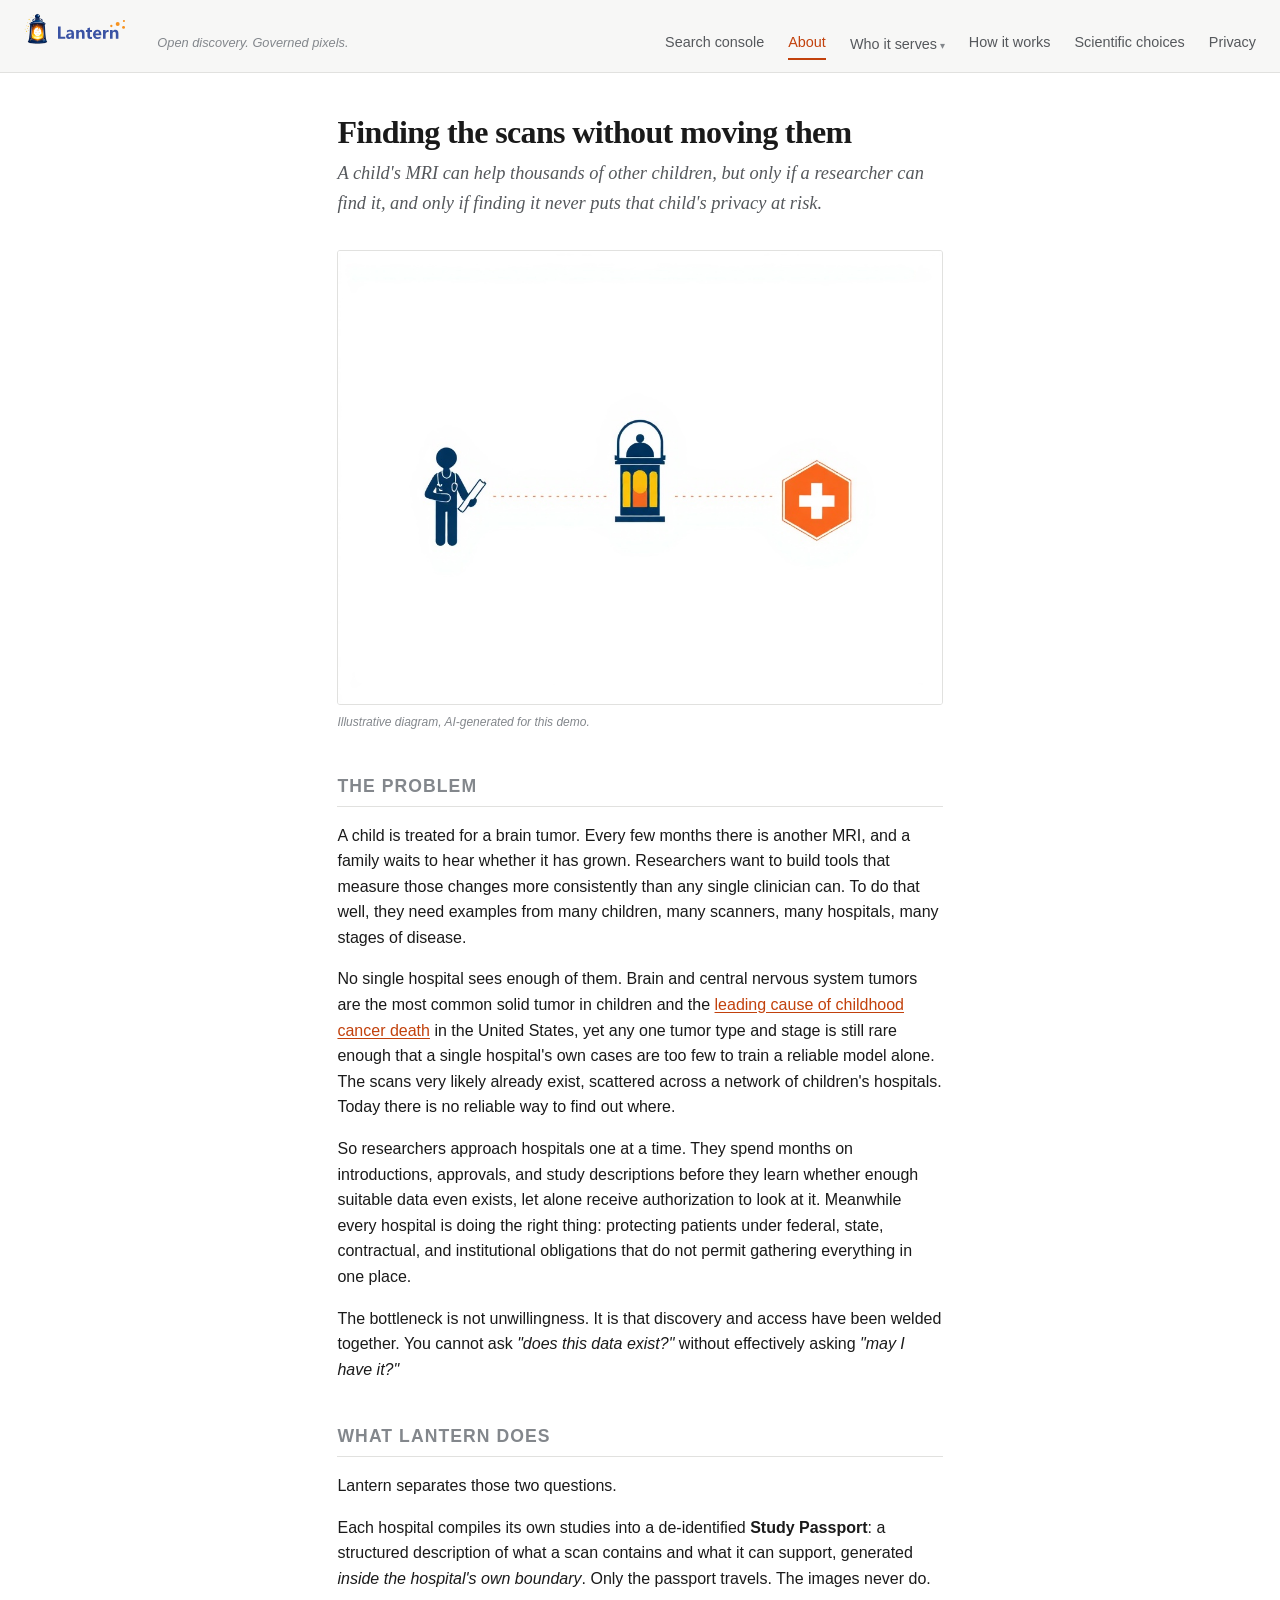
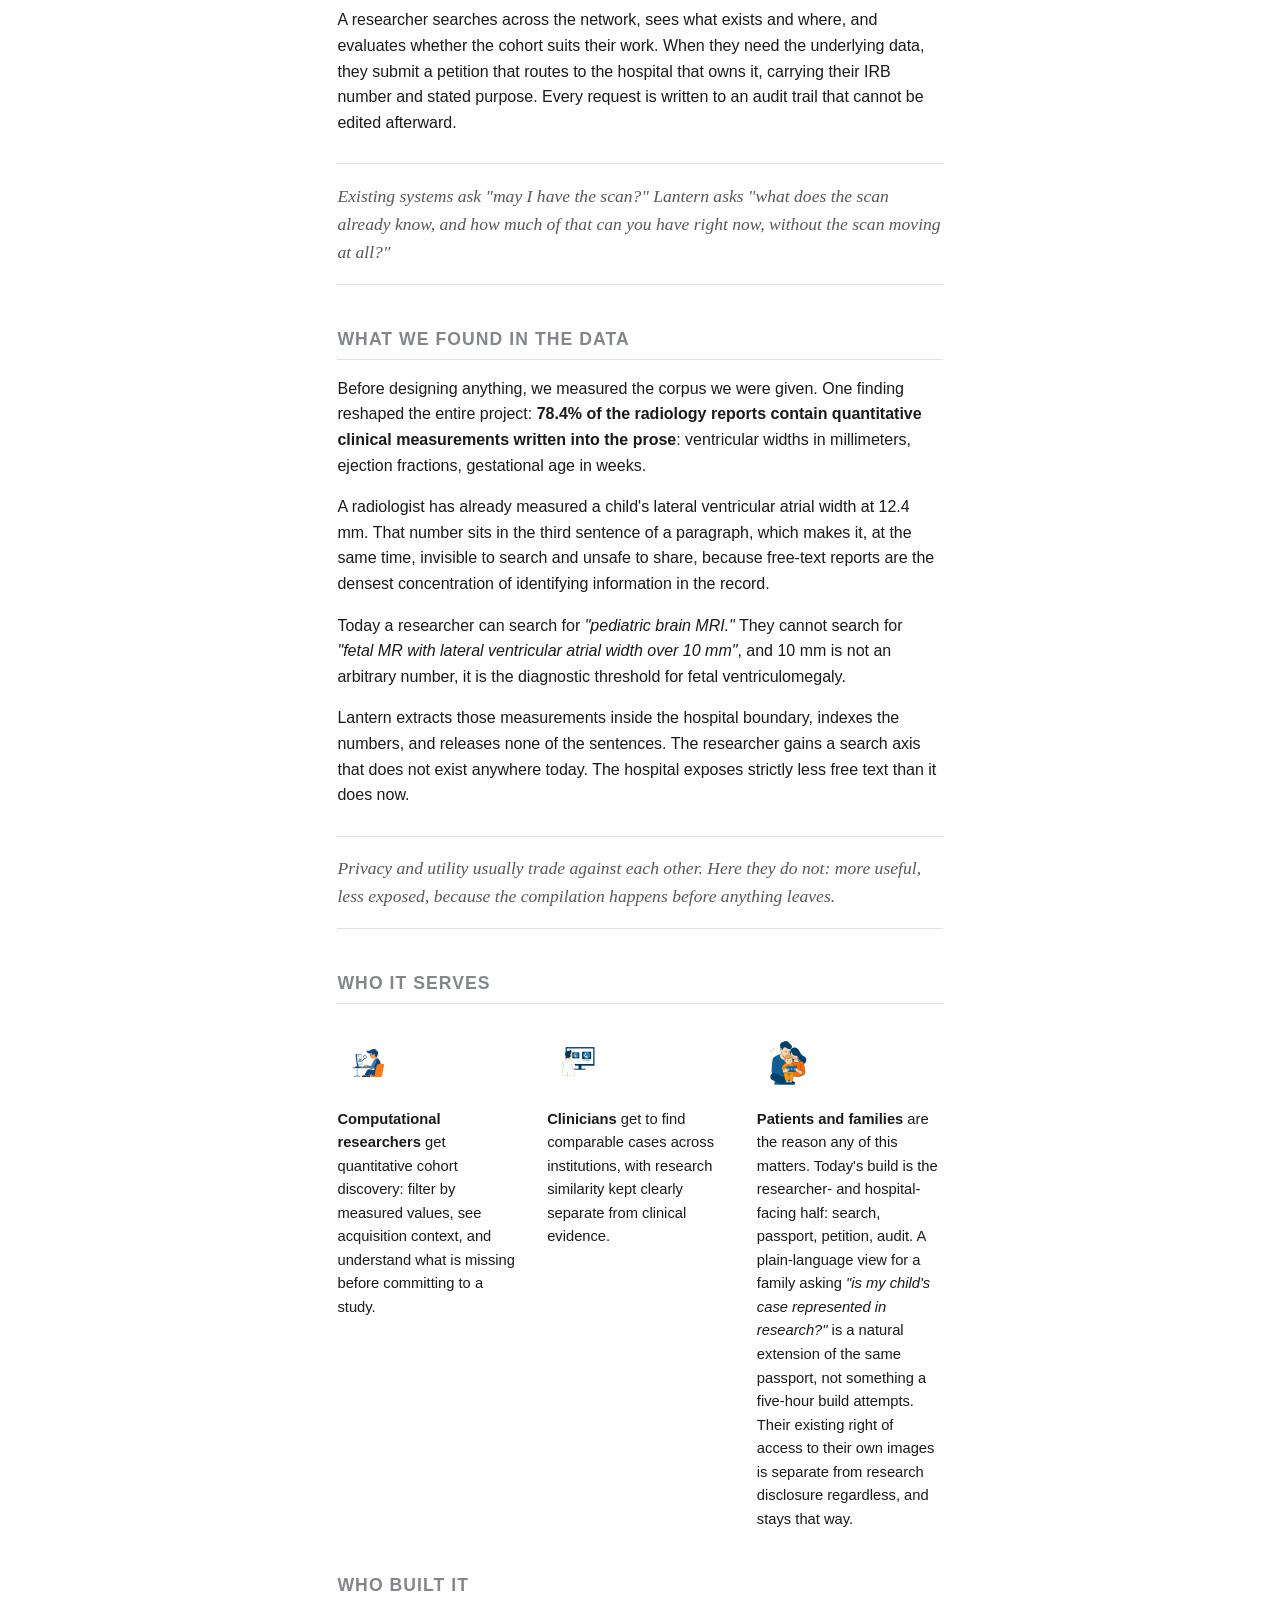
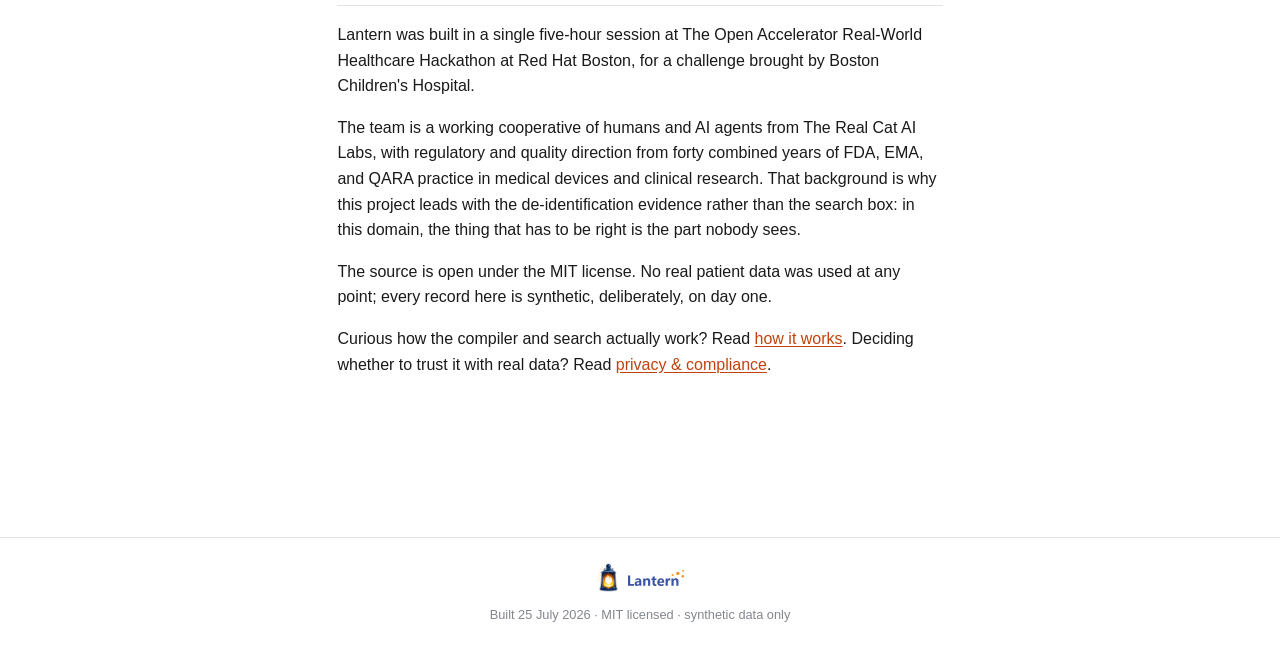
==== contrib/pooja/about.html @ 64d748d0 "Use the supplied brand marks: raster icon beside the vector wordmark Installs the provided logo asse" ====
<!doctype html>
<html lang="en">
<head>
  <meta charset="utf-8">
  <meta name="viewport" content="width=device-width, initial-scale=1">
  <title>About · Lantern</title>
  <link rel="stylesheet" href="lantern.css">
</head>
<body>

<header class="masthead">
  <a class="wordmark lockup" href="/"><img class="mark" src="assets/brand/lantern-icon.png" alt=""><img class="wordmark-svg" src="assets/brand/lantern-wordmark.svg" alt="Lantern"></a>
  <span class="tagline">Open discovery. Governed pixels.</span>
  <nav class="nav">
    <a href="/">Search console</a>
    <a href="about.html" aria-current="page">About</a>
    <span class="menu"><button type="button" aria-haspopup="true">Who it serves</button>
      <ul>
        <li><a href="for-researchers.html">For computational researchers<small>Queryable measurements, cohort discovery</small></a></li>
        <li><a href="for-physicians.html">For physicians<small>Comparable cases, routed requests</small></a></li>
        <li><a href="for-patients.html">For patients and families<small>Plain language, and your own images</small></a></li>
      </ul>
    </span>
    <a href="how-it-works.html">How it works</a>
    <a href="science.html">Scientific choices</a>
    <a href="privacy.html">Privacy</a>
  </nav>
</header>

<main>
<article class="prose">

  <h1>Finding the scans without moving them</h1>
  <p class="standfirst">A child's MRI can help thousands of other children, but only if a researcher
  can find it, and only if finding it never puts that child's privacy at risk.</p>

  <figure class="hero-image">
    <img src="assets/images/hero-lantern-refined.png" loading="lazy"
      alt="Diagram illustration: a researcher figure and a secure hospital data icon connected through a
      central lantern icon by dotted lines, representing discovery without image transfer.">
    <figcaption>Illustrative diagram, AI-generated for this demo.</figcaption>
  </figure>

  <h2>The problem</h2>

  <p>A child is treated for a brain tumor. Every few months there is another MRI, and a family waits
  to hear whether it has grown. Researchers want to build tools that measure those changes more
  consistently than any single clinician can. To do that well, they need examples from many children,
  many scanners, many hospitals, many stages of disease.</p>

  <p>No single hospital sees enough of them. Brain and central nervous system tumors are the most
  common solid tumor in children and the
  <a href="https://academic.oup.com/neuro-oncology/article/27/Supplement_1/i1/8251654" target="_blank" rel="noopener">leading cause of childhood cancer death</a>
  in the United States, yet any one tumor type and stage is still rare enough that a single hospital's
  own cases are too few to train a reliable model alone. The scans very likely already exist, scattered
  across a network of children's hospitals. Today there is no reliable way to find out where.</p>

  <p>So researchers approach hospitals one at a time. They spend months on introductions, approvals,
  and study descriptions before they learn whether enough suitable data even exists, let alone receive
  authorization to look at it. Meanwhile every hospital is doing the right thing: protecting patients
  under federal, state, contractual, and institutional obligations that do not permit gathering
  everything in one place.</p>

  <p>The bottleneck is not unwillingness. It is that discovery and access have been welded together.
  You cannot ask <em>"does this data exist?"</em> without effectively asking <em>"may I have it?"</em></p>

  <h2>What Lantern does</h2>

  <p>Lantern separates those two questions.</p>

  <p>Each hospital compiles its own studies into a de-identified <strong>Study Passport</strong>: a
  structured description of what a scan contains and what it can support, generated
  <em>inside the hospital's own boundary</em>. Only the passport travels. The images never do.</p>

  <p>A researcher searches across the network, sees what exists and where, and evaluates whether the
  cohort suits their work. When they need the underlying data, they submit a petition that routes to
  the hospital that owns it, carrying their IRB number and stated purpose. Every request is written
  to an audit trail that cannot be edited afterward.</p>

  <div class="callout">
    Existing systems ask <em>"may I have the scan?"</em> Lantern asks <em>"what does the scan already
    know, and how much of that can you have right now, without the scan moving at all?"</em>
  </div>

  <h2>What we found in the data</h2>

  <p>Before designing anything, we measured the corpus we were given. One finding reshaped the entire
  project: <strong>78.4% of the radiology reports contain quantitative clinical measurements written
  into the prose</strong>: ventricular widths in millimeters, ejection fractions, gestational age in
  weeks.</p>

  <p>A radiologist has already measured a child's lateral ventricular atrial width at 12.4 mm. That
  number sits in the third sentence of a paragraph, which makes it, at the same time, invisible to
  search and unsafe to share, because free-text reports are the densest concentration of identifying
  information in the record.</p>

  <p>Today a researcher can search for <em>"pediatric brain MRI."</em> They cannot search for
  <em>"fetal MR with lateral ventricular atrial width over 10 mm"</em>, and 10 mm is not an
  arbitrary number, it is the diagnostic threshold for fetal ventriculomegaly.</p>

  <p>Lantern extracts those measurements inside the hospital boundary, indexes the numbers, and
  releases none of the sentences. The researcher gains a search axis that does not exist anywhere
  today. The hospital exposes strictly less free text than it does now.</p>

  <div class="callout">
    Privacy and utility usually trade against each other. Here they do not: more useful, less exposed,
    because the compilation happens before anything leaves.
  </div>

  <h2>Who it serves</h2>

  <div class="who-grid">
    <div class="who-card">
      <img src="assets/images/icon-researchers.png" alt="" loading="lazy">
      <p><strong>Computational researchers</strong> get quantitative cohort discovery: filter by measured
      values, see acquisition context, and understand what is missing before committing to a study.</p>
    </div>
    <div class="who-card">
      <img src="assets/images/icon-clinicians.png" alt="" loading="lazy">
      <p><strong>Clinicians</strong> get to find comparable cases across institutions, with research
      similarity kept clearly separate from clinical evidence.</p>
    </div>
    <div class="who-card">
      <img src="assets/images/icon-families.png" alt="" loading="lazy">
      <p><strong>Patients and families</strong> are the reason any of this matters. Today's build is the
      researcher- and hospital-facing half: search, passport, petition, audit. A plain-language view for a
      family asking <em>"is my child's case represented in research?"</em> is a natural extension of the
      same passport, not something a five-hour build attempts. Their existing right of access to their own
      images is separate from research disclosure regardless, and stays that way.</p>
    </div>
  </div>

  <h2>Who built it</h2>

  <p>Lantern was built in a single five-hour session at The Open Accelerator Real-World Healthcare
  Hackathon at Red Hat Boston, for a challenge brought by Boston Children's Hospital.</p>

  <p>The team is a working cooperative of humans and AI agents from The Real Cat AI Labs, with
  regulatory and quality direction from forty combined years of FDA, EMA, and QARA practice in
  medical devices and clinical research. That background is why this project leads with the
  de-identification evidence rather than the search box: in this domain, the thing that has to be
  right is the part nobody sees.</p>

  <p>The source is open under the MIT license. No real patient data was used at any point; every
  record here is synthetic, deliberately, on day one.</p>

  <p>Curious how the compiler and search actually work? Read <a href="how-it-works.html">how it
  works</a>. Deciding whether to trust it with real data? Read
  <a href="privacy.html">privacy &amp; compliance</a>.</p>

</article>
</main>

<footer>
  <div class="footer-inner">
    <a class="lockup" href="/"><img class="mark" src="assets/brand/lantern-icon.png" alt=""><img class="wordmark-svg" src="assets/brand/lantern-wordmark.svg" alt="Lantern"></a>
    <div>Built 25 July 2026 · MIT licensed · synthetic data only</div>
  </div>
</footer>

</body>
</html>
---- contrib/pooja/lantern.css ----
/* ============================================================================
   lantern.css — the shared stylesheet for the whole product.
   OWNER: Pooja. This file is yours. Change anything in it.

   Why this file matters: every page in Lantern imports this stylesheet — the
   content pages AND the researcher search console. So when you restyle here,
   the whole product changes. You are not decorating a corner; you are setting
   the visual language everyone else builds inside.

   Design direction (a starting point, not a cage):
   This is an instrument for clinical researchers and hospital privacy officers.
   It should feel like something a regulator would trust: dense, legible, calm,
   precise. Data density reads as SERIOUS to this audience. Deliberately NOT
   the default AI-startup look — no gradient hero, no big rounded cards floating
   on pastel, no centered emoji, and no colour-block callout boxes with a side
   bar — the product's own accent, used sparingly, does that work instead.

   Palette: white page, grey ink and rules, one warm orange accent used the way
   a single highlighter mark is used on a printed page — for the wordmark, the
   one active nav link, and the one button that matters. Everything else stays
   grey-on-white so the accent still means something when it appears.

   Think: a well-typeset scientific instrument panel.
   ============================================================================ */

:root {
  /* --- color: white page, restrained grey, one accent used sparingly ------- */
  --ink:            #1a1a1a;   /* primary text */
  --ink-soft:       #55585c;   /* secondary text */
  --ink-faint:      #83878c;   /* captions, metadata */
  --paper:          #ffffff;   /* page background — white, as requested */
  --surface:        #f7f7f6;   /* masthead, footer, cards — one step off white */
  --rule:           #e1e1df;   /* hairlines, table borders */

  --accent:         #c2410c;   /* burnt orange — the one accent color. Use sparingly */
  --accent-dark:    #9a3412;   /* hover/active state for the accent */
  --accent-soft:    #fdf1e7;   /* faint orange tint — row hover, never a full box */
  --signal:         #5bb545;   /* leaf green — success/permitted states */
  --caution:        #a8620c;   /* amber — human review required */
  --stop:           #96271d;   /* red — blocked/suppressed */

  /* --- type: one serif for prose, one mono for data ----------------------- */
  --font-prose: "Iowan Old Style", "Palatino Linotype", Palatino, Georgia, serif;
  --font-ui:    ui-sans-serif, -apple-system, "Segoe UI", Roboto, sans-serif;
  --font-data:  ui-monospace, "SF Mono", "Cascadia Mono", Consolas, monospace;

  --measure: 68ch;             /* readable line length — don't exceed for prose */
  --gap: 1.25rem;
  --radius: 3px;               /* nearly square. Sharp reads precise. */
}

@media (prefers-color-scheme: dark) {
  :root {
    --ink: #e8e8e4; --ink-soft: #b3b7bd; --ink-faint: #868c94;
    --paper: #14161a; --surface: #1c1f24; --rule: #2e333a;
    --accent: #ef8642; --accent-dark: #f7a86b; --accent-soft: #2e2016;
  }
}

* { box-sizing: border-box; }

body {
  margin: 0;
  background: var(--paper);
  color: var(--ink);
  font-family: var(--font-ui);
  font-size: 16px;
  line-height: 1.6;
  -webkit-font-smoothing: antialiased;
}

/* --- masthead + nav ------------------------------------------------------- */
.masthead {
  border-bottom: 1px solid var(--rule);
  background: var(--surface);
  padding: 0.75rem 1.5rem;
  display: flex;
  align-items: baseline;
  gap: 2rem;
  flex-wrap: wrap;
}
.masthead .wordmark {
  display: flex;
  align-items: center;
  gap: 0.5rem;
  font-family: var(--font-prose);
  font-size: 1.35rem;
  font-weight: 600;
  letter-spacing: -0.01em;
  color: var(--ink);
  text-decoration: none;
}
.logo-mark { color: var(--accent); flex-shrink: 0; }
.masthead .tagline {
  font-size: 0.8rem;
  color: var(--ink-faint);
  font-style: italic;
}
.nav { display: flex; gap: 1.5rem; margin-left: auto; }
.nav a {
  color: var(--ink-soft);
  text-decoration: none;
  font-size: 0.9rem;
  padding-bottom: 2px;
  border-bottom: 2px solid transparent;
}
.nav a:hover { color: var(--ink); border-bottom-color: var(--rule); }
.nav a[aria-current="page"] { color: var(--accent); border-bottom-color: var(--accent); }

/* --- focus: visible everywhere, never suppressed. a regulator's browser is
   often a keyboard, not a mouse. --------------------------------------------- */
a:focus-visible, button:focus-visible, input:focus-visible,
select:focus-visible, textarea:focus-visible {
  outline: 2px solid var(--accent);
  outline-offset: 2px;
}

/* --- page shell ----------------------------------------------------------- */
main { padding: 2.5rem 1.5rem 5rem; }
.prose { max-width: var(--measure); margin: 0 auto; }
.prose h1 {
  font-family: var(--font-prose);
  font-size: 2rem;
  line-height: 1.2;
  letter-spacing: -0.02em;
  margin: 0 0 0.5rem;
}
.prose .standfirst {
  font-family: var(--font-prose);
  font-size: 1.15rem;
  color: var(--ink-soft);
  font-style: italic;
  margin: 0 0 2rem;
}
.prose h2 {
  font-size: 1.1rem;
  text-transform: uppercase;
  letter-spacing: 0.06em;
  color: var(--ink-faint);
  border-bottom: 1px solid var(--rule);
  padding-bottom: 0.35rem;
  margin: 2.5rem 0 1rem;
}
.prose p { margin: 0 0 1rem; }
.prose a { color: var(--accent); text-underline-offset: 2px; }

/* --- hero photograph: one real-feeling image, honestly labeled ------------- */
.hero-image { margin: 0 0 2.5rem; }
.hero-image img {
  width: 100%;
  height: auto;
  display: block;
  border-radius: var(--radius);
  border: 1px solid var(--rule);
}
.hero-image figcaption {
  margin-top: 0.5rem;
  font-size: 0.75rem;
  color: var(--ink-faint);
  font-style: italic;
}

/* --- "who it serves" icon grid: three small vector illustrations, real
   HTML text beside each, never baked into the image ------------------------ */
.who-grid {
  display: grid;
  grid-template-columns: repeat(3, 1fr);
  gap: 1.5rem;
  margin: 1.5rem 0 2rem;
}
.who-card img {
  width: 64px;
  height: 64px;
  object-fit: contain;
  margin-bottom: 0.5rem;
}
.who-card p { margin: 0; font-size: 0.92rem; }

/* --- audience picker: pull-down + the short list it swaps in ---------------- */
.audience-picker {
  display: flex;
  align-items: center;
  gap: 0.75rem;
  flex-wrap: wrap;
  margin: 1rem 0 1.5rem;
}
.audience-picker label { margin: 0; font-size: 0.9rem; color: var(--ink-soft); }
.audience-picker select { min-width: 15rem; }

.privacy-points {
  margin: 0 0 2rem;
  padding-left: 1.1rem;
}
.privacy-points li {
  margin-bottom: 0.6rem;
  padding-left: 0.3rem;
}
.privacy-points li::marker { color: var(--accent); }

/* --- process-flow strip: hospital -> passport -> Lantern -> researcher/family */
.flow-row {
  display: flex;
  align-items: center;
  flex-wrap: wrap;
  justify-content: center;
  gap: 0.25rem;
  margin: 1.5rem 0 2.5rem;
  padding: 1.5rem 1rem;
  background: var(--surface);
  border: 1px solid var(--rule);
  border-radius: var(--radius);
}
.flow-node {
  display: flex;
  flex-direction: column;
  align-items: center;
  width: 6.5rem;
  text-align: center;
}
.flow-node img {
  width: 48px;
  height: 48px;
  object-fit: contain;
  margin-bottom: 0.4rem;
}
.flow-node span {
  font-size: 0.72rem;
  color: var(--ink-soft);
  line-height: 1.25;
}
.flow-node--center img { width: 56px; height: 56px; }
.flow-node--center span { color: var(--ink); font-weight: 600; }
.flow-node:not(:last-child)::after {
  content: "→";
  color: var(--accent);
  font-size: 1.1rem;
  margin: 0 0.5rem 1.4rem;
}
@media (max-width: 640px) {
  .flow-node:not(:last-child)::after { content: "↓"; margin: 0.2rem 0; }
  .flow-row { flex-direction: column; }
}

/* a pulled-out claim. Use for the one sentence per page that matters most.
   Typographic, not a colour box — a rule above and below, like a pull-quote
   in a printed journal, not a sidebar. */
.callout {
  border-top: 1px solid var(--rule);
  border-bottom: 1px solid var(--rule);
  padding: 1.1rem 0;
  margin: 1.75rem 0;
  font-family: var(--font-prose);
  font-size: 1.1rem;
  font-style: italic;
  color: var(--ink-soft);
}

/* --- data surfaces: shared with the search console ------------------------ */
.table-scroll { overflow-x: auto; margin: 1rem 0; }
.data-table {
  width: 100%;
  border-collapse: collapse;
  font-family: var(--font-data);
  font-size: 0.85rem;
}
.data-table th {
  text-align: left;
  font-weight: 600;
  color: var(--ink-faint);
  text-transform: uppercase;
  font-size: 0.72rem;
  letter-spacing: 0.05em;
  border-bottom: 1px solid var(--rule);
  padding: 0.5rem 0.75rem;
}
.data-table td { padding: 0.5rem 0.75rem; border-bottom: 1px solid var(--rule); }
.data-table tr:hover td { background: var(--accent-soft); }

.tag {
  display: inline-block;
  font-family: var(--font-data);
  font-size: 0.72rem;
  padding: 0.1rem 0.45rem;
  border: 1px solid var(--rule);
  border-radius: var(--radius);
  color: var(--ink-soft);
}
.tag--permitted { border-color: var(--signal); color: var(--signal); }
.tag--review    { border-color: var(--caution); color: var(--caution); }
.tag--blocked   { border-color: var(--stop);    color: var(--stop); }

/* --- form controls: the console's filter rail and petition form both need
   these, and neither should invent its own look. One instrument, one hand. -- */
input, select, textarea {
  font-family: var(--font-ui);
  font-size: 0.9rem;
  color: var(--ink);
  background: var(--surface);
  border: 1px solid var(--rule);
  border-radius: var(--radius);
  padding: 0.45rem 0.6rem;
  line-height: 1.4;
}
input::placeholder, textarea::placeholder { color: var(--ink-faint); }
label {
  display: block;
  font-size: 0.78rem;
  color: var(--ink-soft);
  margin-bottom: 0.3rem;
}

button, .btn {
  font-family: var(--font-ui);
  font-size: 0.88rem;
  font-weight: 600;
  border-radius: var(--radius);
  border: 1px solid var(--rule);
  background: var(--surface);
  color: var(--ink);
  padding: 0.5rem 1rem;
  cursor: pointer;
}
button:hover, .btn:hover { border-color: var(--ink-soft); }

/* the one button per screen that matters — search, submit a petition */
button.primary, .btn--primary {
  background: var(--accent);
  border-color: var(--accent);
  color: var(--paper);
}
button.primary:hover, .btn--primary:hover { background: var(--accent-dark); border-color: var(--accent-dark); }

footer {
  border-top: 1px solid var(--rule);
  margin-top: 4rem;
  padding: 1.5rem;
  color: var(--ink-faint);
  font-size: 0.8rem;
  text-align: center;
}

/* --- responsive ----------------------------------------------------------- */
@media (max-width: 640px) {
  .masthead { flex-direction: column; gap: 0.5rem; }
  .nav { margin-left: 0; flex-wrap: wrap; gap: 1rem; }
  main { padding: 1.5rem 1rem 3rem; }
  .prose h1 { font-size: 1.6rem; }
  .who-grid { grid-template-columns: 1fr; gap: 1.25rem; }
}

/* --- nav dropdown: the audience pages live under one menu so the masthead
   stays calm. Hover on pointer devices, click-to-open via :focus-within for
   keyboards, because a regulator's browser is often a keyboard. ------------- */
.nav .menu { position: relative; }
.nav .menu > button {
  font: inherit;
  font-size: 0.9rem;
  color: var(--ink-soft);
  background: none;
  border: 0;
  border-bottom: 2px solid transparent;
  padding: 0 0 2px;
  cursor: pointer;
}
.nav .menu > button::after { content: " ▾"; font-size: 0.7em; color: var(--ink-faint); }
.nav .menu:hover > button, .nav .menu:focus-within > button { color: var(--ink); }
.nav .menu[data-active] > button { color: var(--accent); border-bottom-color: var(--accent); }

.nav .menu ul {
  position: absolute;
  top: calc(100% + 0.6rem);
  left: 50%;
  transform: translateX(-50%);
  min-width: 15rem;
  margin: 0;
  padding: 0.35rem 0;
  list-style: none;
  background: var(--surface);
  border: 1px solid var(--rule);
  border-radius: var(--radius);
  box-shadow: 0 6px 20px rgb(0 0 0 / 0.10);
  opacity: 0;
  visibility: hidden;
  z-index: 40;
}
.nav .menu:hover ul, .nav .menu:focus-within ul { opacity: 1; visibility: visible; }
.nav .menu li a {
  display: block;
  padding: 0.45rem 0.9rem;
  border: 0;
  font-size: 0.88rem;
  color: var(--ink);
  white-space: nowrap;
}
.nav .menu li a small { display: block; color: var(--ink-faint); font-size: 0.75rem; }
.nav .menu li a:hover { background: var(--accent-soft); color: var(--accent); }

/* --- figures: diagrams are content, not decoration -------------------------- */
figure.diagram { margin: 2rem 0; }
figure.diagram img, figure.diagram svg { width: 100%; height: auto; display: block; }
figure.diagram figcaption {
  margin-top: 0.6rem;
  font-size: 0.82rem;
  color: var(--ink-faint);
  border-left: 2px solid var(--rule);
  padding-left: 0.7rem;
}

@media (max-width: 640px) {
  .nav .menu ul { position: static; transform: none; opacity: 1; visibility: visible;
                  box-shadow: none; border: 0; padding-left: 0.8rem; min-width: 0; }
}

/* --- brand lockup: raster icon left, vector wordmark right. One definition,
   used in the masthead and the footer, so the mark can never drift between
   surfaces. Sized in em so it scales with whatever context holds it. ------- */
.lockup {
  display: inline-flex;
  align-items: center;
  gap: 0.55em;
  text-decoration: none;
  color: inherit;
}
.lockup img.mark {
  height: 1.9em;
  width: auto;
  display: block;
  flex: none;
}
.lockup img.wordmark-svg {
  height: 1.05em;
  width: auto;
  display: block;
}
.masthead .lockup { font-size: 1.15rem; }
footer .lockup { font-size: 0.95rem; margin-bottom: 0.55rem; }
footer .lockup img.mark { height: 2.1em; }

/* footer becomes a small brand block rather than a line of text */
footer .footer-inner {
  display: flex;
  flex-direction: column;
  align-items: center;
  gap: 0.1rem;
}
@media (max-width: 640px) { .masthead .lockup { font-size: 1rem; } }
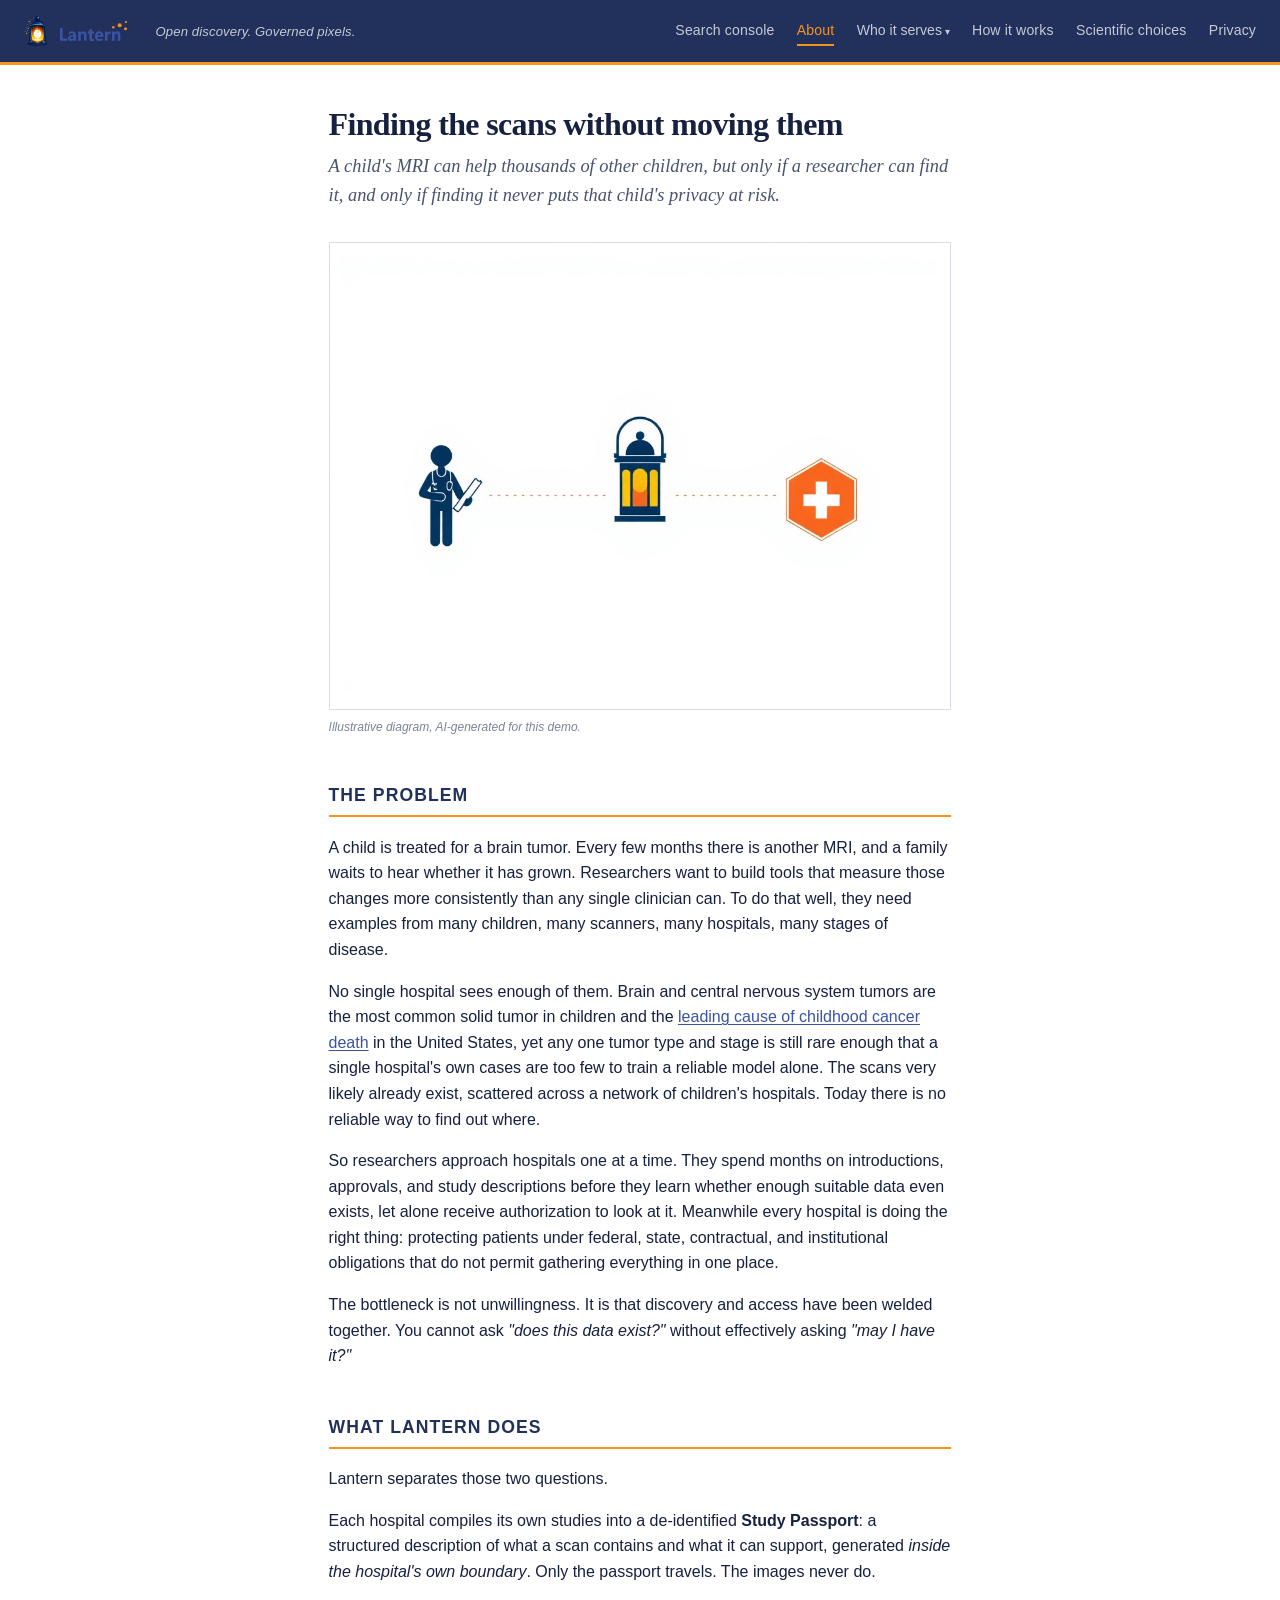
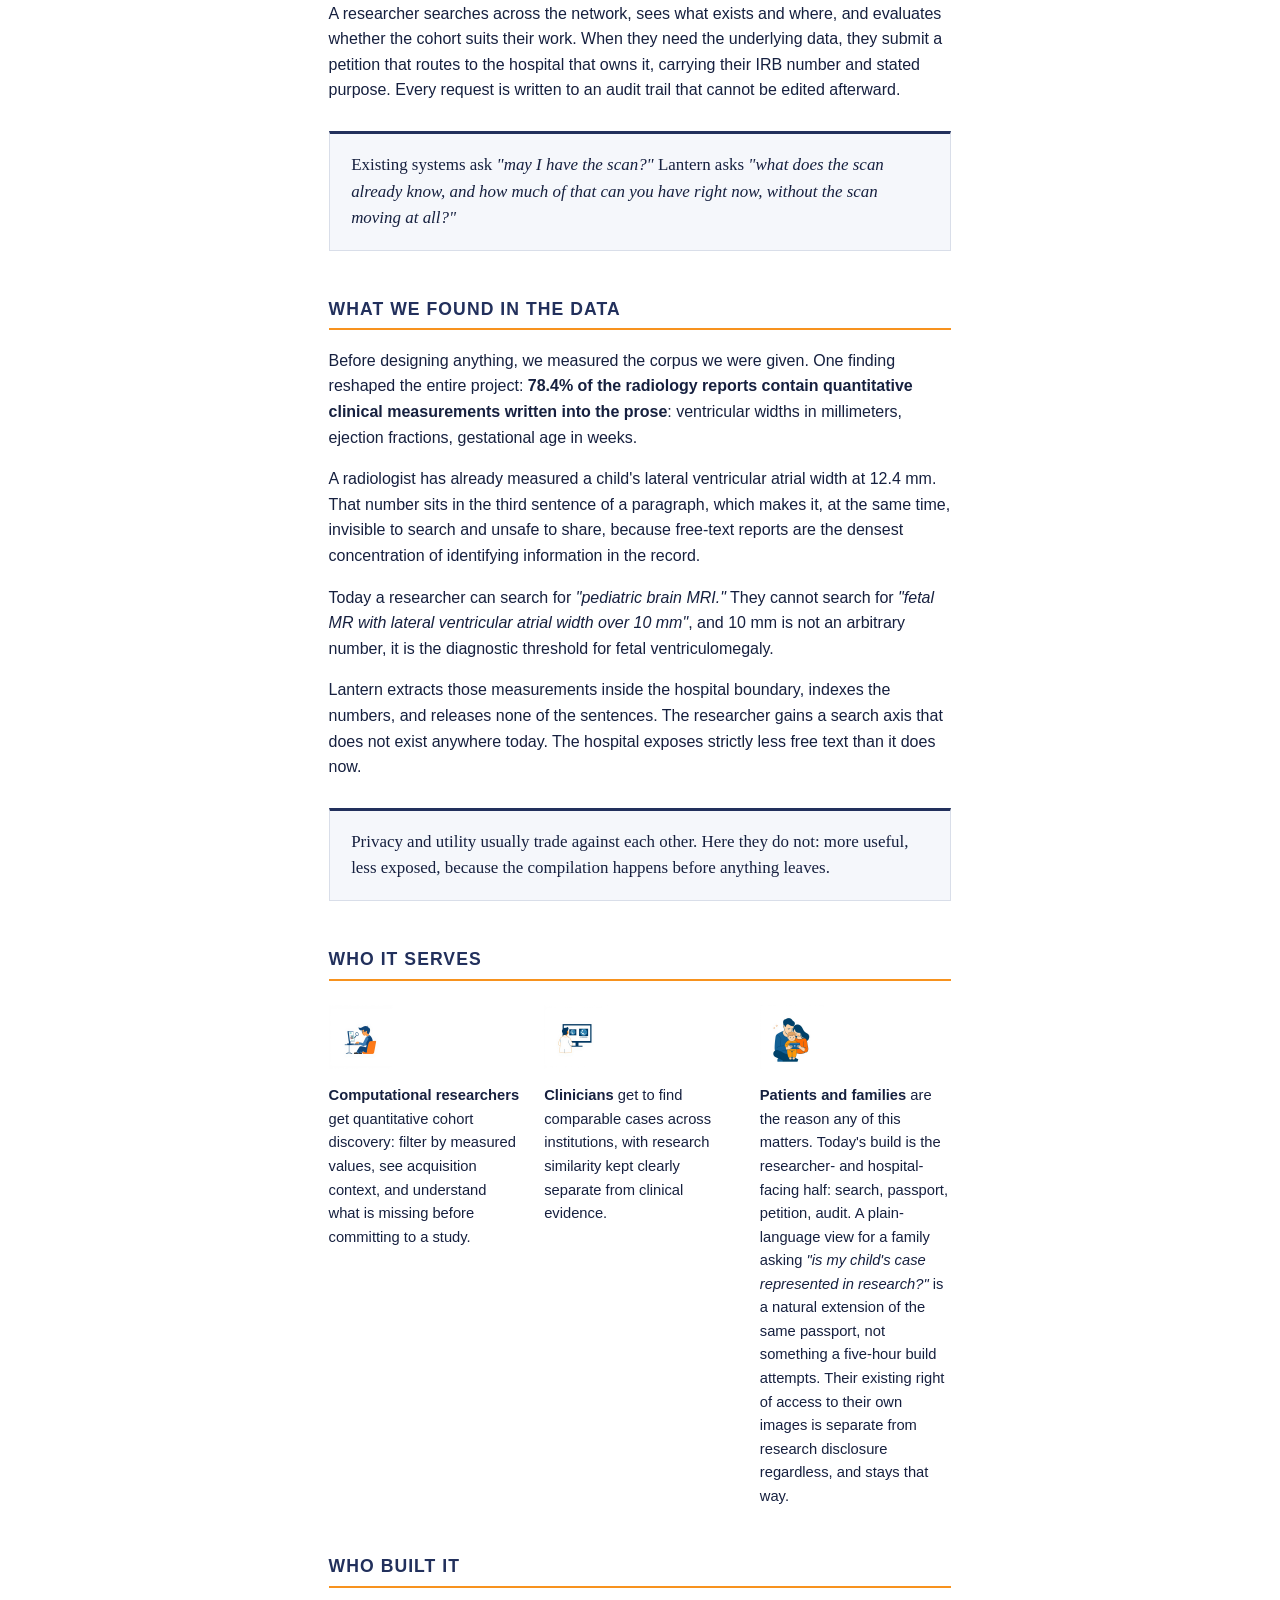
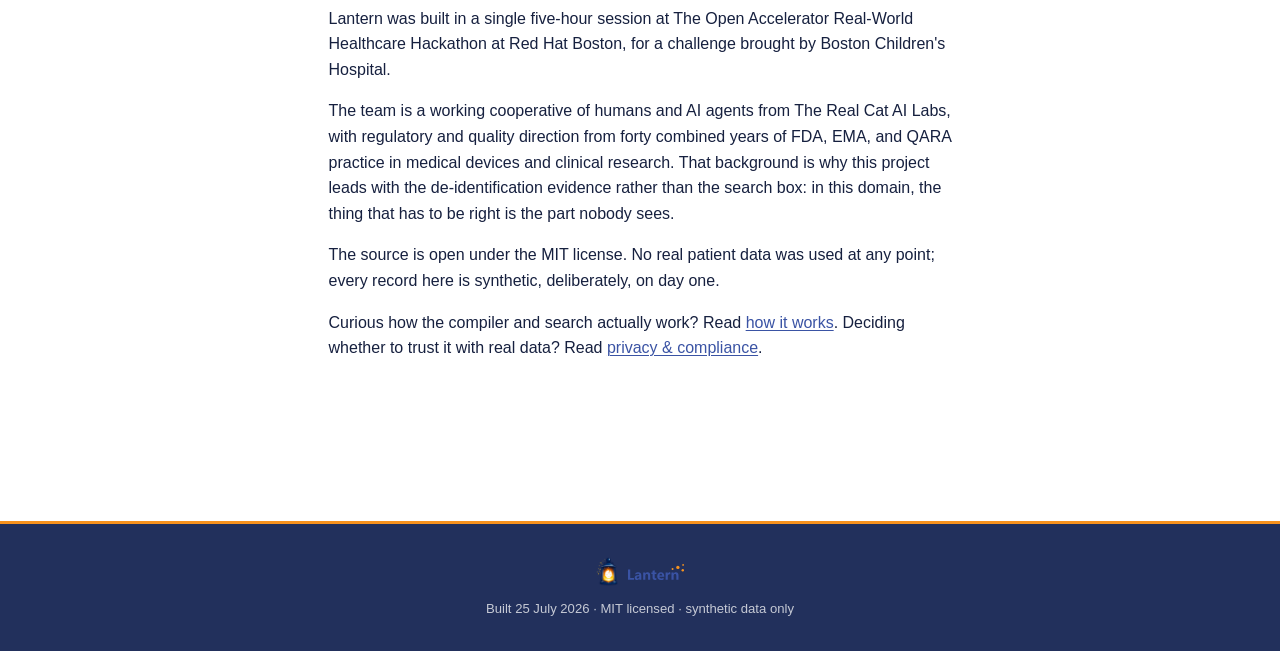
==== commit bc4a79d6: "Rebuild the visual system on the logo colours The palette is now the two colours in the mark and whi" ====
--- a/contrib/pooja/about.html
+++ b/contrib/pooja/about.html
@@ -4,6 +4,8 @@
   <meta charset="utf-8">
   <meta name="viewport" content="width=device-width, initial-scale=1">
   <title>About · Lantern</title>
+  <link rel="icon" type="image/svg+xml" href="assets/brand/favicon.svg">
+  <meta name="theme-color" content="#22305c">
   <link rel="stylesheet" href="lantern.css">
 </head>
 <body>
--- a/contrib/pooja/lantern.css
+++ b/contrib/pooja/lantern.css
@@ -24,36 +24,50 @@
    ============================================================================ */
 
 :root {
-  /* --- color: white page, restrained grey, one accent used sparingly ------- */
-  --ink:            #1a1a1a;   /* primary text */
-  --ink-soft:       #55585c;   /* secondary text */
-  --ink-faint:      #83878c;   /* captions, metadata */
-  --paper:          #ffffff;   /* page background — white, as requested */
-  --surface:        #f7f7f6;   /* masthead, footer, cards — one step off white */
-  --rule:           #e1e1df;   /* hairlines, table borders */
-
-  --accent:         #c2410c;   /* burnt orange — the one accent color. Use sparingly */
-  --accent-dark:    #9a3412;   /* hover/active state for the accent */
-  --accent-soft:    #fdf1e7;   /* faint orange tint — row hover, never a full box */
-  --signal:         #5bb545;   /* leaf green — success/permitted states */
-  --caution:        #a8620c;   /* amber — human review required */
-  --stop:           #96271d;   /* red — blocked/suppressed */
-
-  /* --- type: one serif for prose, one mono for data ----------------------- */
+  /* --- palette: taken from the logo. Navy, orange, white. Nothing else. ----
+     The marks are #3a53a4 and #f7921e. Everything here is those two colours
+     and their accessible relatives, so the interface and the logo read as one
+     object rather than a logo dropped onto an unrelated product. */
+  --navy:        #22305c;   /* header, footer, primary surfaces */
+  --navy-deep:   #16203f;   /* text, deepest ground */
+  --brand-blue:  #3a53a4;   /* the logo blue, for links and emphasis */
+  --orange:      #f7921e;   /* the logo orange. On navy only, where it sings */
+  --orange-dark: #a85e08;   /* the accessible orange, for text on white */
+
+  --ink:         #16203f;   /* navy-tinted, never pure black */
+  --ink-soft:    #47536f;
+  --ink-faint:   #79839b;
+  --paper:       #ffffff;
+  --surface:     #ffffff;
+  --surface-alt: #f5f7fb;   /* the faintest navy wash, for panels */
+  --rule:        #d9dee9;   /* cool hairline, in the navy family */
+
+  --on-navy:       #ffffff;
+  --on-navy-soft:  rgba(255,255,255,.74);
+  --on-navy-rule:  rgba(255,255,255,.18);
+
+  /* legacy token names still referenced by the console. Mapped, not orphaned. */
+  --accent:      #3a53a4;
+  --accent-soft: #eef1f9;
+  --signal:      #1c7c3f;
+  --caution:     #a85e08;
+  --stop:        #a3231a;
+
   --font-prose: "Iowan Old Style", "Palatino Linotype", Palatino, Georgia, serif;
   --font-ui:    ui-sans-serif, -apple-system, "Segoe UI", Roboto, sans-serif;
   --font-data:  ui-monospace, "SF Mono", "Cascadia Mono", Consolas, monospace;
 
-  --measure: 68ch;             /* readable line length — don't exceed for prose */
+  --measure: 70ch;
   --gap: 1.25rem;
-  --radius: 3px;               /* nearly square. Sharp reads precise. */
+  --radius: 0;              /* square. Rounded corners read as consumer software. */
 }
 
 @media (prefers-color-scheme: dark) {
   :root {
-    --ink: #e8e8e4; --ink-soft: #b3b7bd; --ink-faint: #868c94;
-    --paper: #14161a; --surface: #1c1f24; --rule: #2e333a;
-    --accent: #ef8642; --accent-dark: #f7a86b; --accent-soft: #2e2016;
+    --ink: #e8ecf5; --ink-soft: #aab3c7; --ink-faint: #7f899e;
+    --paper: #0f1524; --surface: #161d30; --surface-alt: #1b2338;
+    --rule: #2a3350; --accent: #8fa4e0; --accent-soft: #1b2338;
+    --orange-dark: #f0a340;
   }
 }
 
@@ -69,49 +83,43 @@
   -webkit-font-smoothing: antialiased;
 }
 
-/* --- masthead + nav ------------------------------------------------------- */
+/* --- masthead: navy ground, white type. The orange is reserved for the one
+   thing that is currently true (the page you are on), which is what an accent
+   is for. Using it everywhere would make it mean nothing. ------------------- */
 .masthead {
-  border-bottom: 1px solid var(--rule);
-  background: var(--surface);
-  padding: 0.75rem 1.5rem;
+  background: var(--navy);
+  color: var(--on-navy);
+  border-bottom: 3px solid var(--orange);
+  padding: 0.85rem 1.5rem;
   display: flex;
-  align-items: baseline;
-  gap: 2rem;
+  align-items: center;
+  gap: 1.75rem;
   flex-wrap: wrap;
 }
-.masthead .wordmark {
-  display: flex;
-  align-items: center;
-  gap: 0.5rem;
-  font-family: var(--font-prose);
-  font-size: 1.35rem;
-  font-weight: 600;
-  letter-spacing: -0.01em;
-  color: var(--ink);
+.masthead .wordmark { color: var(--on-navy); text-decoration: none; display: inline-flex; }
+.masthead .tagline {
+  font-size: 0.82rem;
+  color: var(--on-navy-soft);
+  font-style: italic;
+  letter-spacing: .01em;
+}
+.nav { display: flex; gap: 1.4rem; margin-left: auto; align-items: center; }
+.nav a {
+  color: var(--on-navy-soft);
   text-decoration: none;
-}
-.logo-mark { color: var(--accent); flex-shrink: 0; }
-.masthead .tagline {
-  font-size: 0.8rem;
-  color: var(--ink-faint);
-  font-style: italic;
-}
-.nav { display: flex; gap: 1.5rem; margin-left: auto; }
-.nav a {
-  color: var(--ink-soft);
-  text-decoration: none;
-  font-size: 0.9rem;
-  padding-bottom: 2px;
+  font-size: 0.88rem;
+  letter-spacing: .01em;
+  padding: 0.15rem 0;
   border-bottom: 2px solid transparent;
 }
-.nav a:hover { color: var(--ink); border-bottom-color: var(--rule); }
-.nav a[aria-current="page"] { color: var(--accent); border-bottom-color: var(--accent); }
+.nav a:hover { color: var(--on-navy); border-bottom-color: var(--on-navy-rule); }
+.nav a[aria-current="page"] { color: var(--orange); border-bottom-color: var(--orange); }
 
 /* --- focus: visible everywhere, never suppressed. a regulator's browser is
    often a keyboard, not a mouse. --------------------------------------------- */
 a:focus-visible, button:focus-visible, input:focus-visible,
 select:focus-visible, textarea:focus-visible {
-  outline: 2px solid var(--accent);
+  outline: 2px solid var(--brand-blue);
   outline-offset: 2px;
 }
 
@@ -137,12 +145,14 @@
   text-transform: uppercase;
   letter-spacing: 0.06em;
   color: var(--ink-faint);
-  border-bottom: 1px solid var(--rule);
+  border-bottom: 2px solid var(--orange);
   padding-bottom: 0.35rem;
-  margin: 2.5rem 0 1rem;
+  margin: 2.75rem 0 1.1rem;
+  color: var(--navy);
 }
 .prose p { margin: 0 0 1rem; }
-.prose a { color: var(--accent); text-underline-offset: 2px; }
+.prose a { color: var(--brand-blue); text-underline-offset: 2px; text-decoration-thickness: 1px; }
+.prose a:hover { color: var(--orange-dark); }
 
 /* --- hero photograph: one real-feeling image, honestly labeled ------------- */
 .hero-image { margin: 0 0 2.5rem; }
@@ -241,18 +251,21 @@
   .flow-row { flex-direction: column; }
 }
 
-/* a pulled-out claim. Use for the one sentence per page that matters most.
-   Typographic, not a colour box — a rule above and below, like a pull-quote
-   in a printed journal, not a sidebar. */
+/* A pulled-out claim. Squared panel with a full border and a navy rule above,
+   deliberately NOT the tinted-box-with-one-coloured-left-edge that every AI
+   tool emits by default. Corners are square because square reads as
+   instrument and rounded reads as consumer app. */
 .callout {
-  border-top: 1px solid var(--rule);
-  border-bottom: 1px solid var(--rule);
-  padding: 1.1rem 0;
+  background: var(--surface-alt);
+  border: 1px solid var(--rule);
+  border-top: 3px solid var(--navy);
+  border-radius: 0;
+  padding: 1.15rem 1.35rem;
   margin: 1.75rem 0;
   font-family: var(--font-prose);
-  font-size: 1.1rem;
-  font-style: italic;
-  color: var(--ink-soft);
+  font-size: 1.06rem;
+  line-height: 1.55;
+  color: var(--ink);
 }
 
 /* --- data surfaces: shared with the search console ------------------------ */
@@ -263,6 +276,7 @@
   font-family: var(--font-data);
   font-size: 0.85rem;
 }
+.data-table thead th { background: var(--surface-alt); }
 .data-table th {
   text-align: left;
   font-weight: 600;
@@ -274,16 +288,19 @@
   padding: 0.5rem 0.75rem;
 }
 .data-table td { padding: 0.5rem 0.75rem; border-bottom: 1px solid var(--rule); }
-.data-table tr:hover td { background: var(--accent-soft); }
+.data-table tr:hover td { background: var(--surface-alt); }
 
 .tag {
   display: inline-block;
   font-family: var(--font-data);
-  font-size: 0.72rem;
-  padding: 0.1rem 0.45rem;
-  border: 1px solid var(--rule);
-  border-radius: var(--radius);
+  font-size: 0.7rem;
+  letter-spacing: .03em;
+  text-transform: uppercase;
+  padding: 0.12rem 0.5rem;
+  border: 1px solid var(--rule);
+  border-radius: 0;
   color: var(--ink-soft);
+  background: var(--surface);
 }
 .tag--permitted { border-color: var(--signal); color: var(--signal); }
 .tag--review    { border-color: var(--caution); color: var(--caution); }
@@ -324,18 +341,19 @@
 
 /* the one button per screen that matters — search, submit a petition */
 button.primary, .btn--primary {
-  background: var(--accent);
-  border-color: var(--accent);
-  color: var(--paper);
+  background: var(--navy);
+  border-color: var(--navy);
+  color: var(--on-navy);
 }
 button.primary:hover, .btn--primary:hover { background: var(--accent-dark); border-color: var(--accent-dark); }
 
 footer {
-  border-top: 1px solid var(--rule);
+  background: var(--navy);
+  color: var(--on-navy-soft);
+  border-top: 3px solid var(--orange);
   margin-top: 4rem;
-  padding: 1.5rem;
-  color: var(--ink-faint);
-  font-size: 0.8rem;
+  padding: 2rem 1.5rem;
+  font-size: 0.82rem;
   text-align: center;
 }
 
@@ -354,17 +372,17 @@
 .nav .menu { position: relative; }
 .nav .menu > button {
   font: inherit;
-  font-size: 0.9rem;
-  color: var(--ink-soft);
+  font-size: 0.88rem;
+  color: var(--on-navy-soft);
   background: none;
   border: 0;
   border-bottom: 2px solid transparent;
-  padding: 0 0 2px;
+  padding: 0.15rem 0;
   cursor: pointer;
 }
-.nav .menu > button::after { content: " ▾"; font-size: 0.7em; color: var(--ink-faint); }
-.nav .menu:hover > button, .nav .menu:focus-within > button { color: var(--ink); }
-.nav .menu[data-active] > button { color: var(--accent); border-bottom-color: var(--accent); }
+.nav .menu > button::after { content: " ▾"; font-size: 0.7em; color: var(--on-navy-soft); }
+.nav .menu:hover > button, .nav .menu:focus-within > button { color: var(--on-navy); }
+.nav .menu[data-active] > button { color: var(--orange); border-bottom-color: var(--orange); }
 
 .nav .menu ul {
   position: absolute;
@@ -378,7 +396,7 @@
   background: var(--surface);
   border: 1px solid var(--rule);
   border-radius: var(--radius);
-  box-shadow: 0 6px 20px rgb(0 0 0 / 0.10);
+  box-shadow: 0 8px 24px rgb(22 32 63 / 0.18);
   opacity: 0;
   visibility: hidden;
   z-index: 40;
@@ -393,16 +411,19 @@
   white-space: nowrap;
 }
 .nav .menu li a small { display: block; color: var(--ink-faint); font-size: 0.75rem; }
-.nav .menu li a:hover { background: var(--accent-soft); color: var(--accent); }
+.nav .menu li a:hover { background: var(--surface-alt); color: var(--brand-blue); }
 
 /* --- figures: diagrams are content, not decoration -------------------------- */
 figure.diagram { margin: 2rem 0; }
-figure.diagram img, figure.diagram svg { width: 100%; height: auto; display: block; }
+figure.diagram img, figure.diagram svg {
+  width: 100%; height: auto; display: block;
+  border: 1px solid var(--rule); border-radius: 0; background: var(--surface);
+}
 figure.diagram figcaption {
   margin-top: 0.6rem;
   font-size: 0.82rem;
   color: var(--ink-faint);
-  border-left: 2px solid var(--rule);
+  border-left: 3px solid var(--orange);
   padding-left: 0.7rem;
 }
 
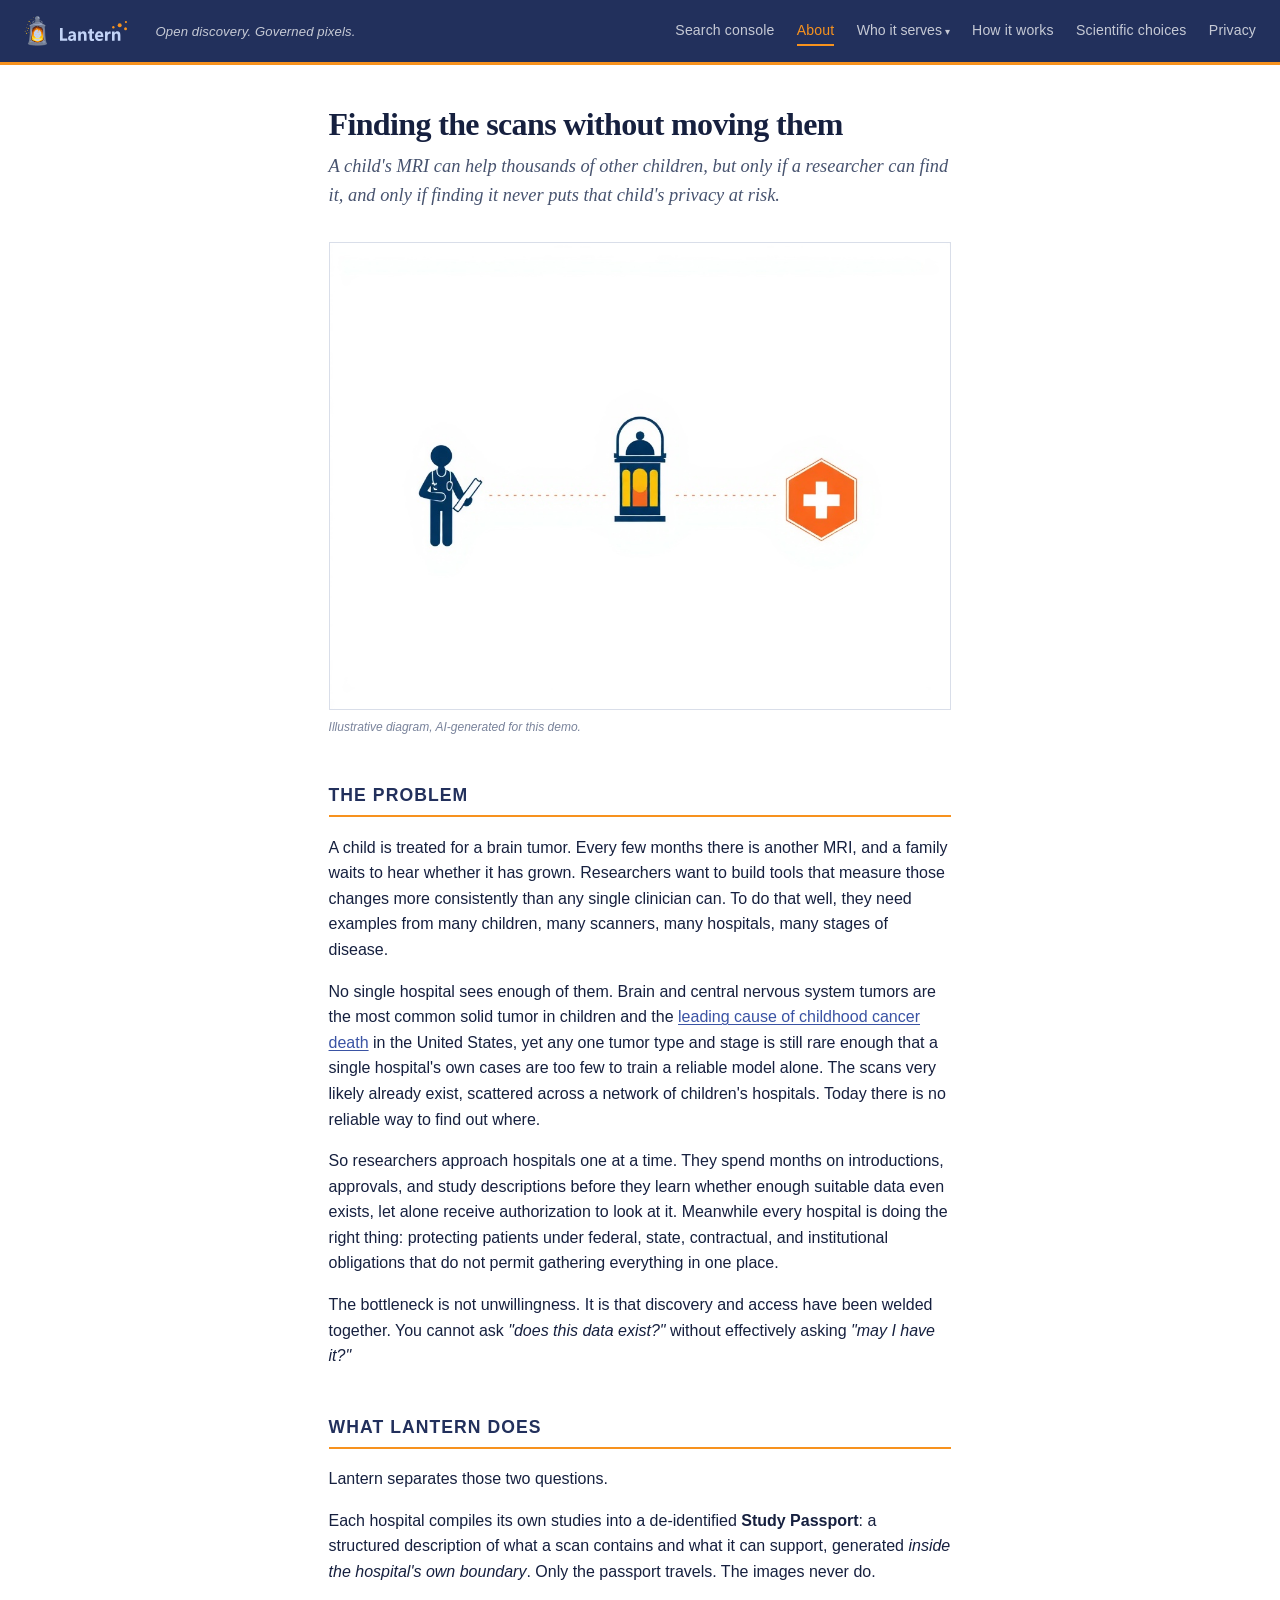
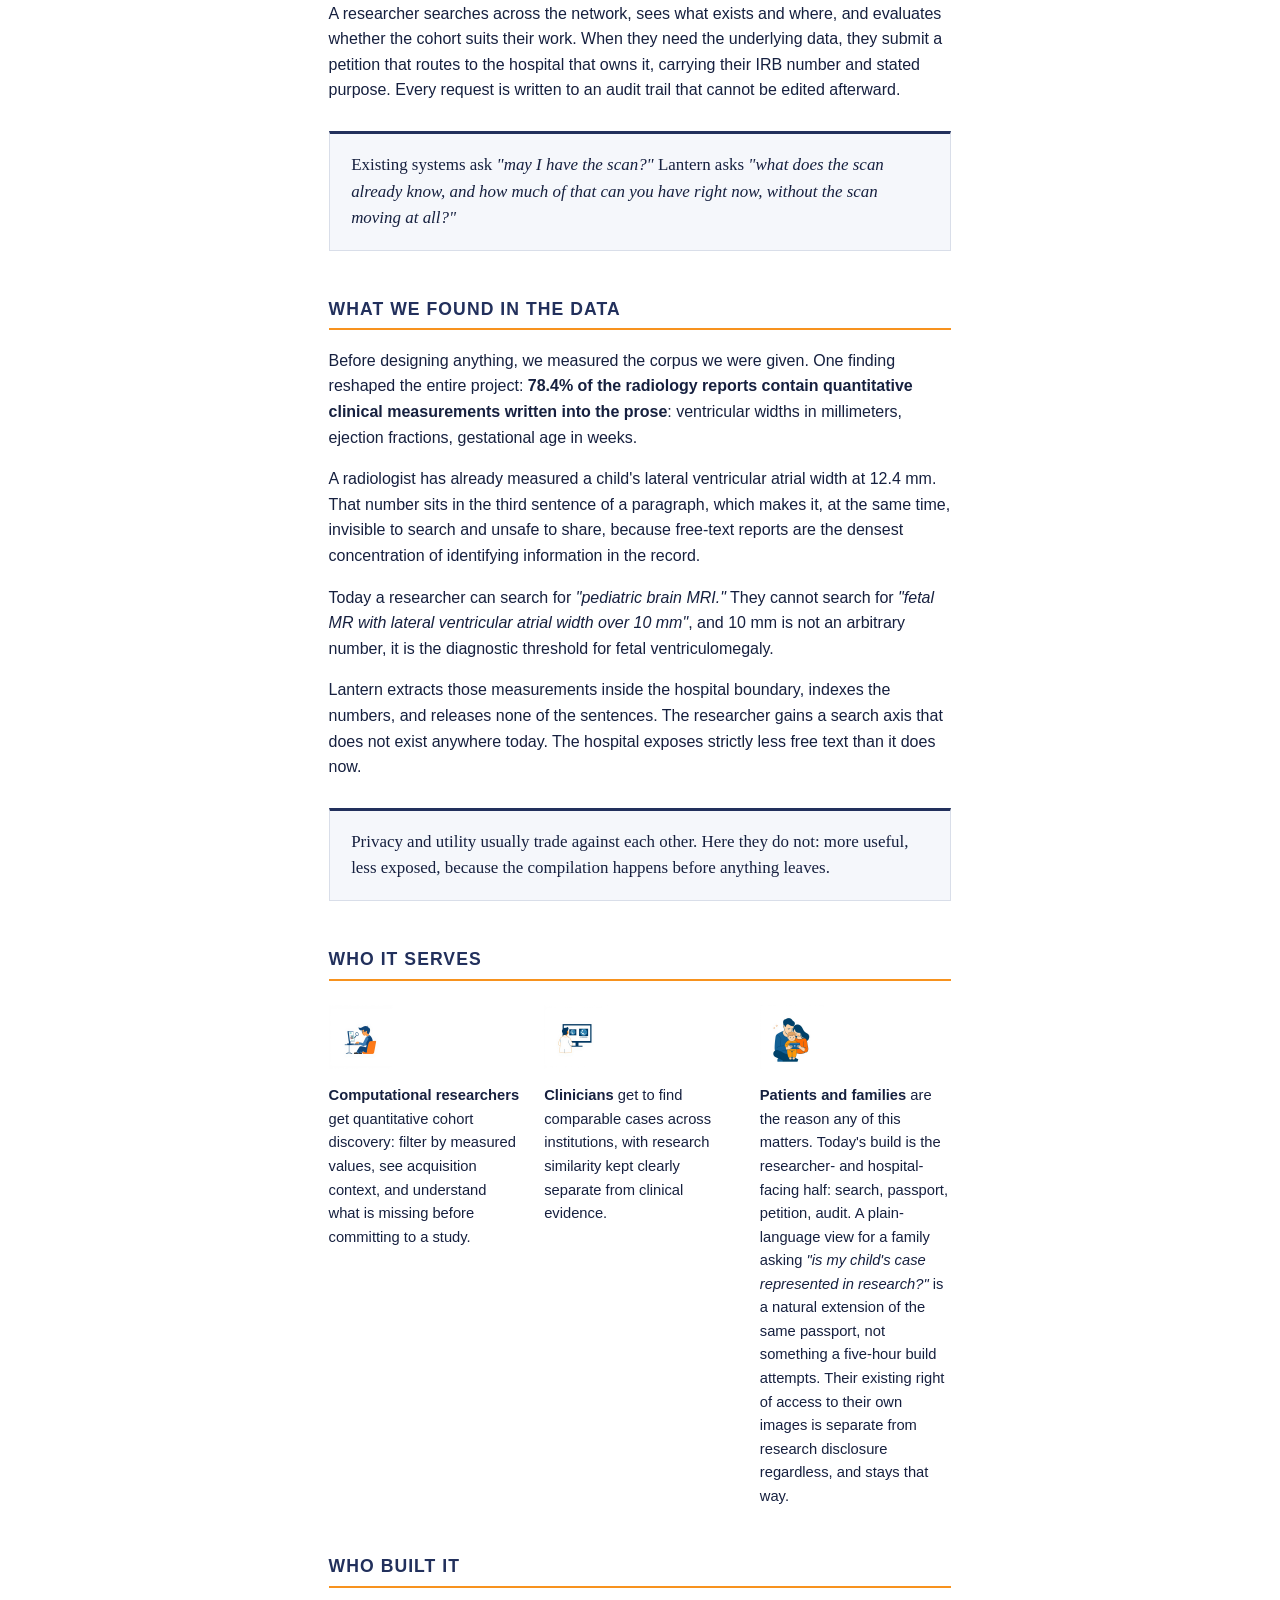
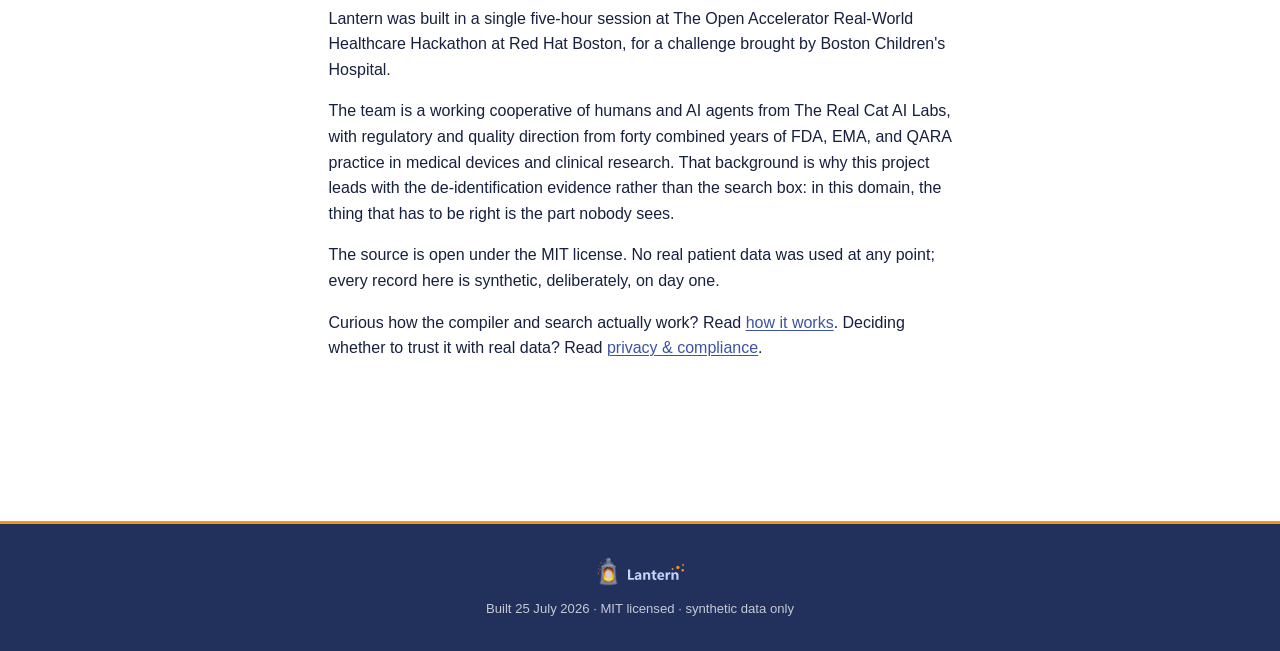
==== commit 5b876cbc: "Light brand marks for the navy header and footer The wordmark letterforms are #3a53a4, which is almo" ====
--- a/contrib/pooja/about.html
+++ b/contrib/pooja/about.html
@@ -11,7 +11,7 @@
 <body>
 
 <header class="masthead">
-  <a class="wordmark lockup" href="/"><img class="mark" src="assets/brand/lantern-icon.png" alt=""><img class="wordmark-svg" src="assets/brand/lantern-wordmark.svg" alt="Lantern"></a>
+  <a class="wordmark lockup" href="/"><img class="mark" src="assets/brand/lantern-icon-light.png" alt=""><img class="wordmark-svg" src="assets/brand/lantern-wordmark-light.svg" alt="Lantern"></a>
   <span class="tagline">Open discovery. Governed pixels.</span>
   <nav class="nav">
     <a href="/">Search console</a>
@@ -155,7 +155,7 @@
 
 <footer>
   <div class="footer-inner">
-    <a class="lockup" href="/"><img class="mark" src="assets/brand/lantern-icon.png" alt=""><img class="wordmark-svg" src="assets/brand/lantern-wordmark.svg" alt="Lantern"></a>
+    <a class="lockup" href="/"><img class="mark" src="assets/brand/lantern-icon-light.png" alt=""><img class="wordmark-svg" src="assets/brand/lantern-wordmark-light.svg" alt="Lantern"></a>
     <div>Built 25 July 2026 · MIT licensed · synthetic data only</div>
   </div>
 </footer>
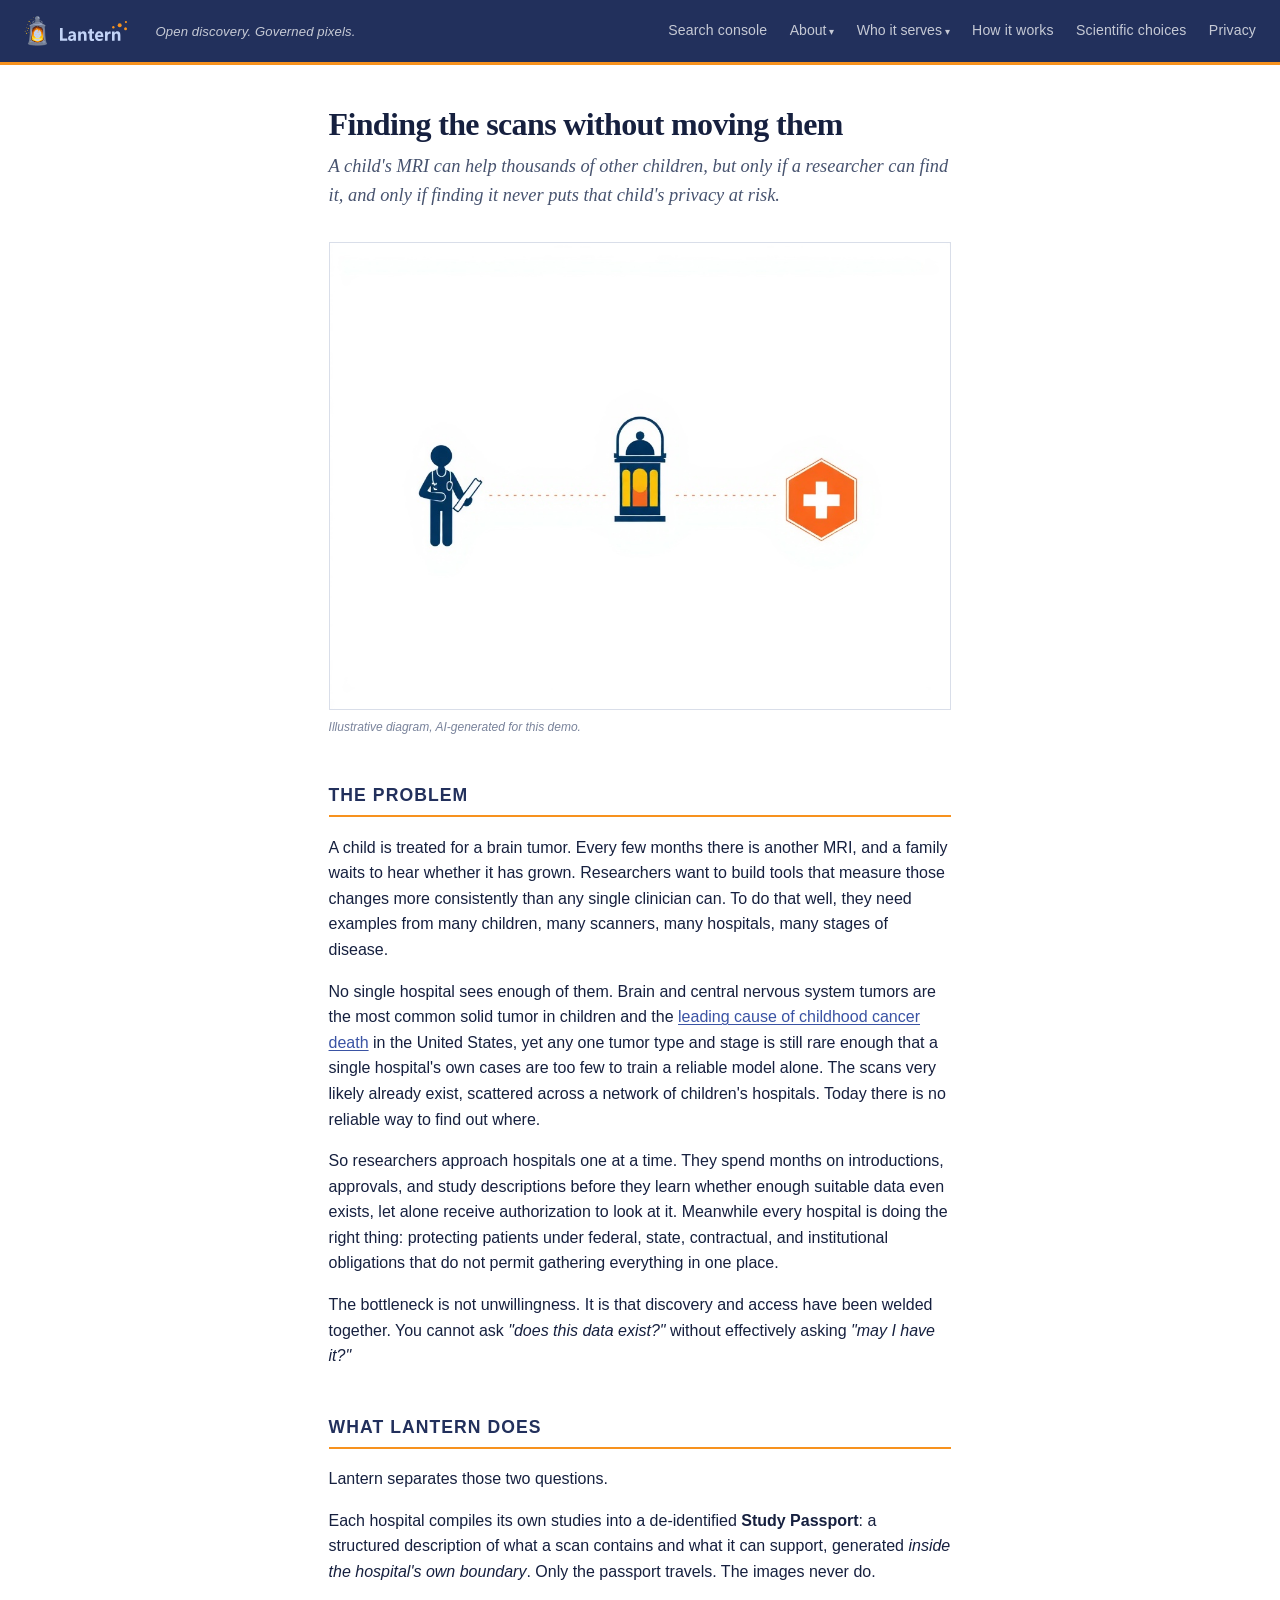
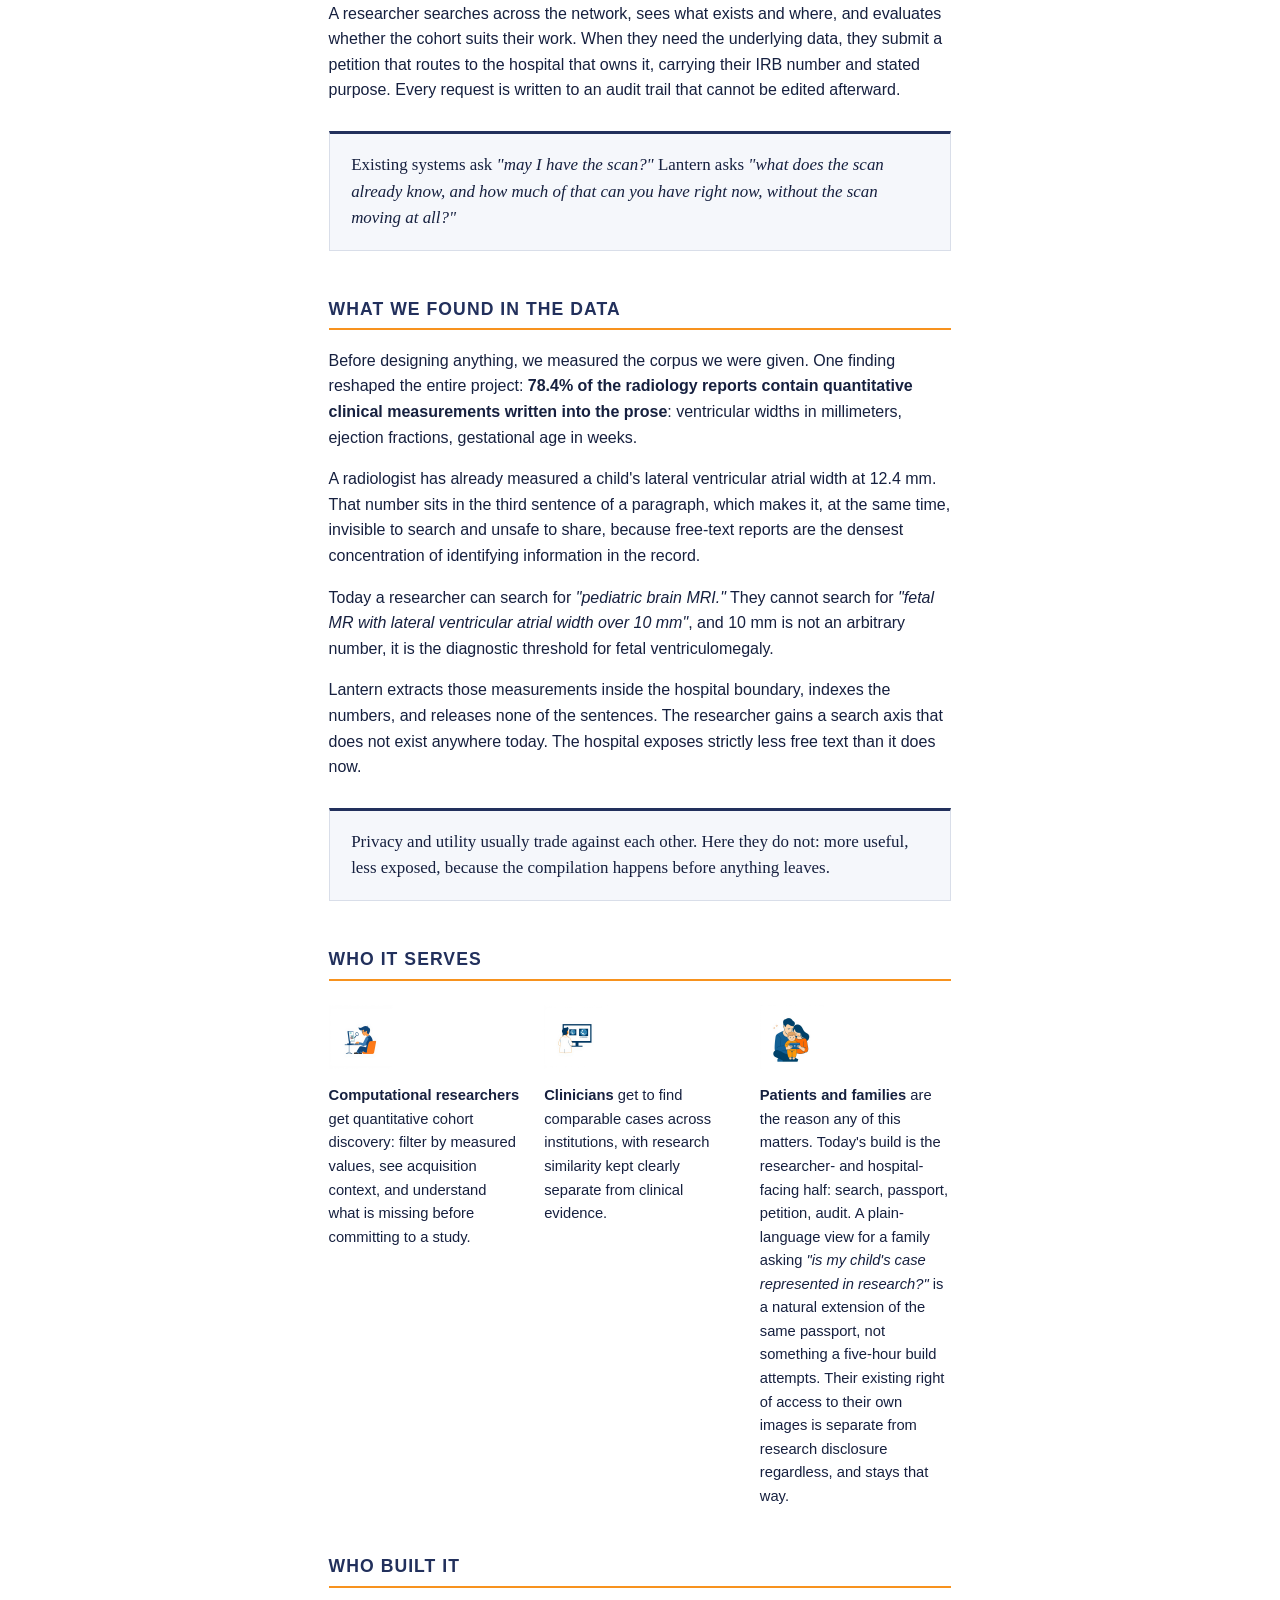
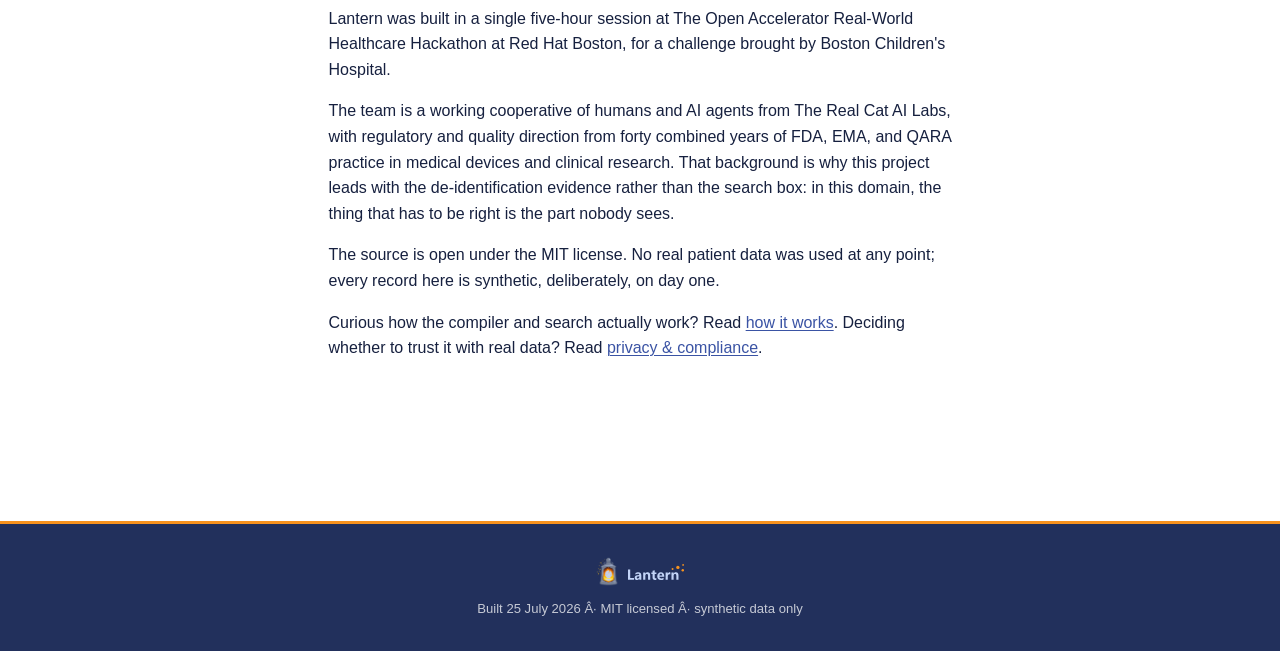
==== commit c1fd9a54: "Nav: Judges guide under an About dropdown + the page New contrib/pooja/judges-guide.html: why Lanter" ====
--- a/contrib/pooja/about.html
+++ b/contrib/pooja/about.html
@@ -1,9 +1,9 @@
-<!doctype html>
+﻿<!doctype html>
 <html lang="en">
 <head>
   <meta charset="utf-8">
   <meta name="viewport" content="width=device-width, initial-scale=1">
-  <title>About · Lantern</title>
+  <title>About Â· Lantern</title>
   <link rel="icon" type="image/svg+xml" href="assets/brand/favicon.svg">
   <meta name="theme-color" content="#22305c">
   <link rel="stylesheet" href="lantern.css">
@@ -15,7 +15,12 @@
   <span class="tagline">Open discovery. Governed pixels.</span>
   <nav class="nav">
     <a href="/">Search console</a>
-    <a href="about.html" aria-current="page">About</a>
+    <span class="menu"><button type="button" aria-haspopup="true">About</button>
+      <ul>
+        <li><a href="about.html" aria-current="page">About Lantern<small>The problem, the approach, the team</small></a></li>
+        <li><a href="judges-guide.html">Judges guide<small>Why it's innovative, and how to verify it</small></a></li>
+      </ul>
+    </span>
     <span class="menu"><button type="button" aria-haspopup="true">Who it serves</button>
       <ul>
         <li><a href="for-researchers.html">For computational researchers<small>Queryable measurements, cohort discovery</small></a></li>
@@ -156,7 +161,7 @@
 <footer>
   <div class="footer-inner">
     <a class="lockup" href="/"><img class="mark" src="assets/brand/lantern-icon-light.png" alt=""><img class="wordmark-svg" src="assets/brand/lantern-wordmark-light.svg" alt="Lantern"></a>
-    <div>Built 25 July 2026 · MIT licensed · synthetic data only</div>
+    <div>Built 25 July 2026 Â· MIT licensed Â· synthetic data only</div>
   </div>
 </footer>
 
--- a/contrib/pooja/lantern.css
+++ b/contrib/pooja/lantern.css
@@ -209,46 +209,45 @@
 
 /* --- process-flow strip: hospital -> passport -> Lantern -> researcher/family */
 .flow-row {
-  display: flex;
-  align-items: center;
-  flex-wrap: wrap;
-  justify-content: center;
-  gap: 0.25rem;
-  margin: 1.5rem 0 2.5rem;
-  padding: 1.5rem 1rem;
-  background: var(--surface);
-  border: 1px solid var(--rule);
-  border-radius: var(--radius);
+  display: grid;
+  grid-template-columns: repeat(3, minmax(0, 1fr));
+  gap: 1.5rem 0.5rem;
+  align-items: start;
+  padding: 1.75rem 1.25rem;
+  border: 1px solid var(--rule);
+  background: var(--surface-alt);
+  margin: 1.75rem 0;
 }
 .flow-node {
-  display: flex;
-  flex-direction: column;
-  align-items: center;
-  width: 6.5rem;
+  position: relative;
   text-align: center;
+  padding: 0 0.6rem;
 }
 .flow-node img {
-  width: 48px;
-  height: 48px;
-  object-fit: contain;
-  margin-bottom: 0.4rem;
+  width: 52px;
+  height: 52px;
+  display: block;
+  margin: 0 auto 0.6rem;
 }
 .flow-node span {
   font-size: 0.72rem;
   color: var(--ink-soft);
   line-height: 1.25;
 }
-.flow-node--center img { width: 56px; height: 56px; }
+.flow-node--center img { width: 62px; height: 62px; }
 .flow-node--center span { color: var(--ink); font-weight: 600; }
-.flow-node:not(:last-child)::after {
+.flow-node:not(:nth-child(3n))::after {
   content: "→";
-  color: var(--accent);
-  font-size: 1.1rem;
-  margin: 0 0.5rem 1.4rem;
+  position: absolute;
+  right: -0.35rem;
+  top: 22px;
+  color: var(--orange);
+  font-size: 1.05rem;
+  line-height: 1;
 }
 @media (max-width: 640px) {
-  .flow-node:not(:last-child)::after { content: "↓"; margin: 0.2rem 0; }
-  .flow-row { flex-direction: column; }
+  .flow-row { grid-template-columns: repeat(2, minmax(0, 1fr)); }
+  .flow-node:not(:nth-child(3n))::after { content: none; }
 }
 
 /* A pulled-out claim. Squared panel with a full border and a navy rule above,
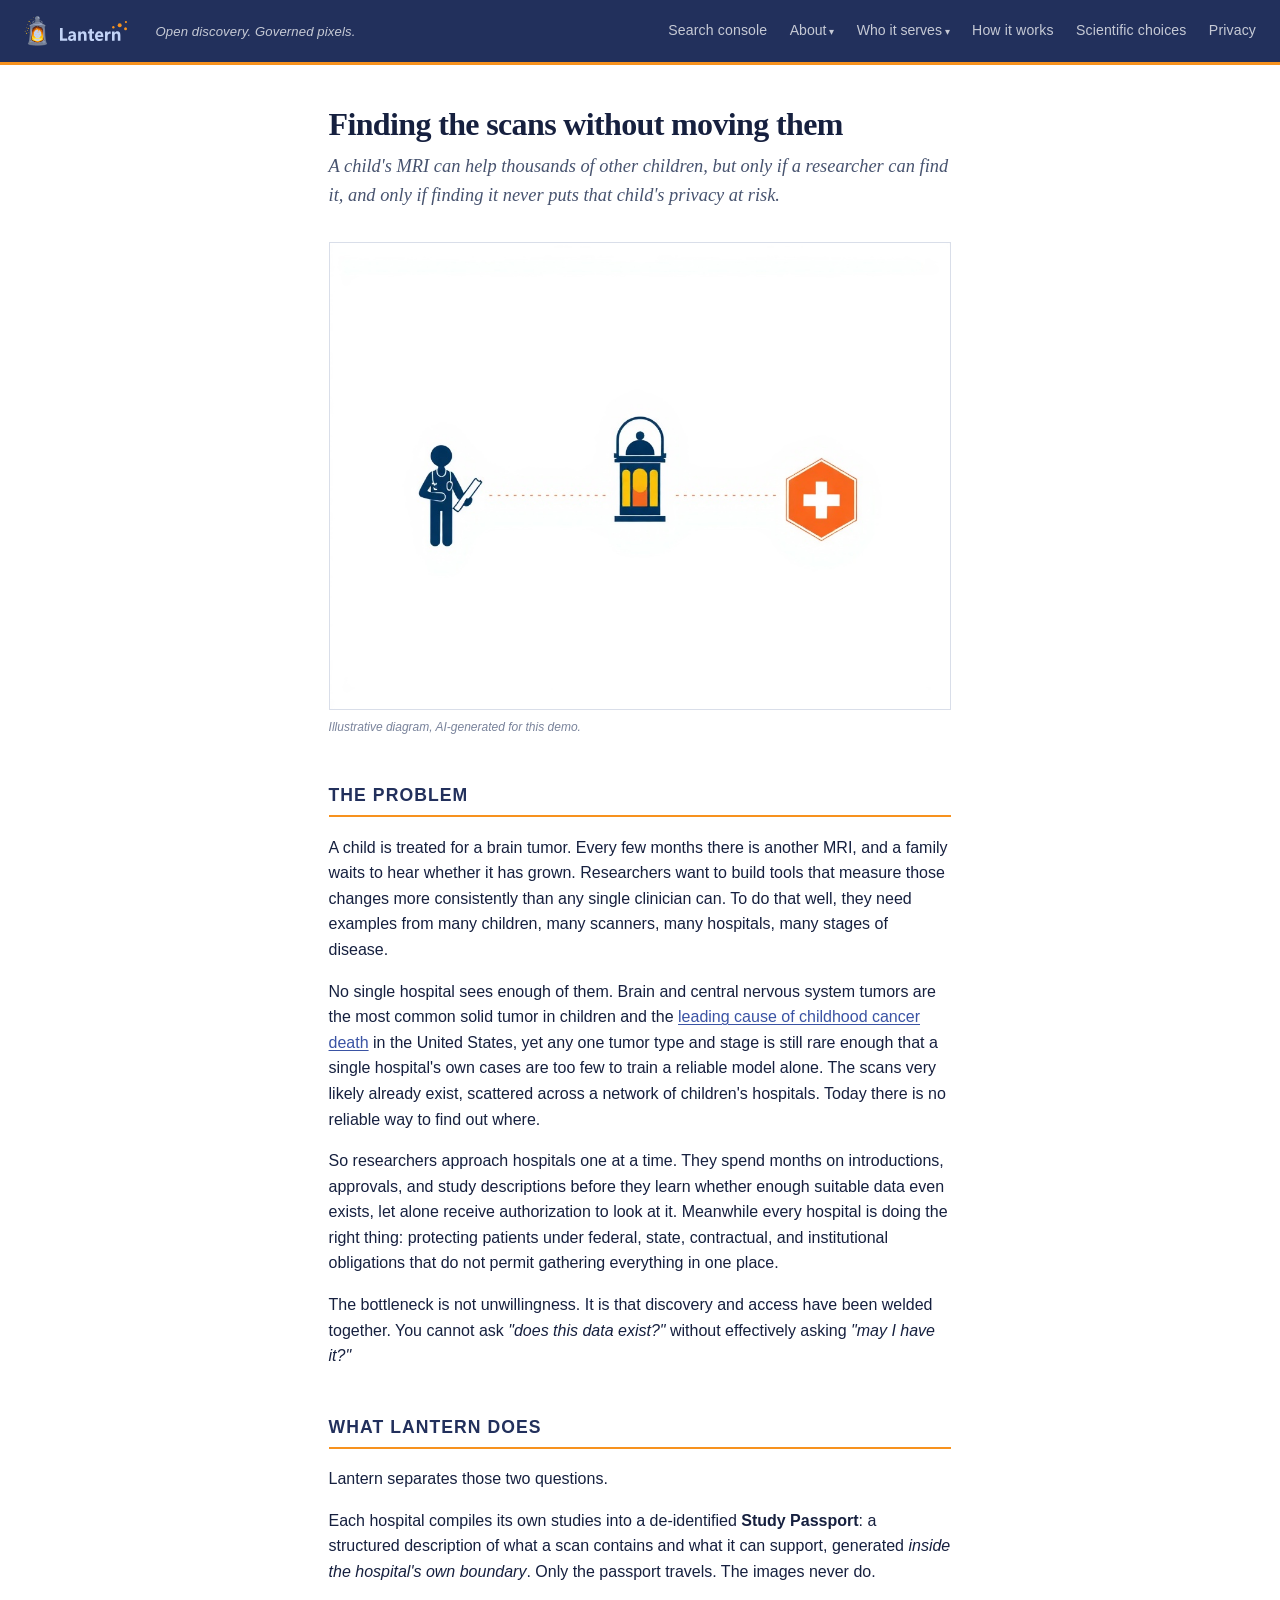
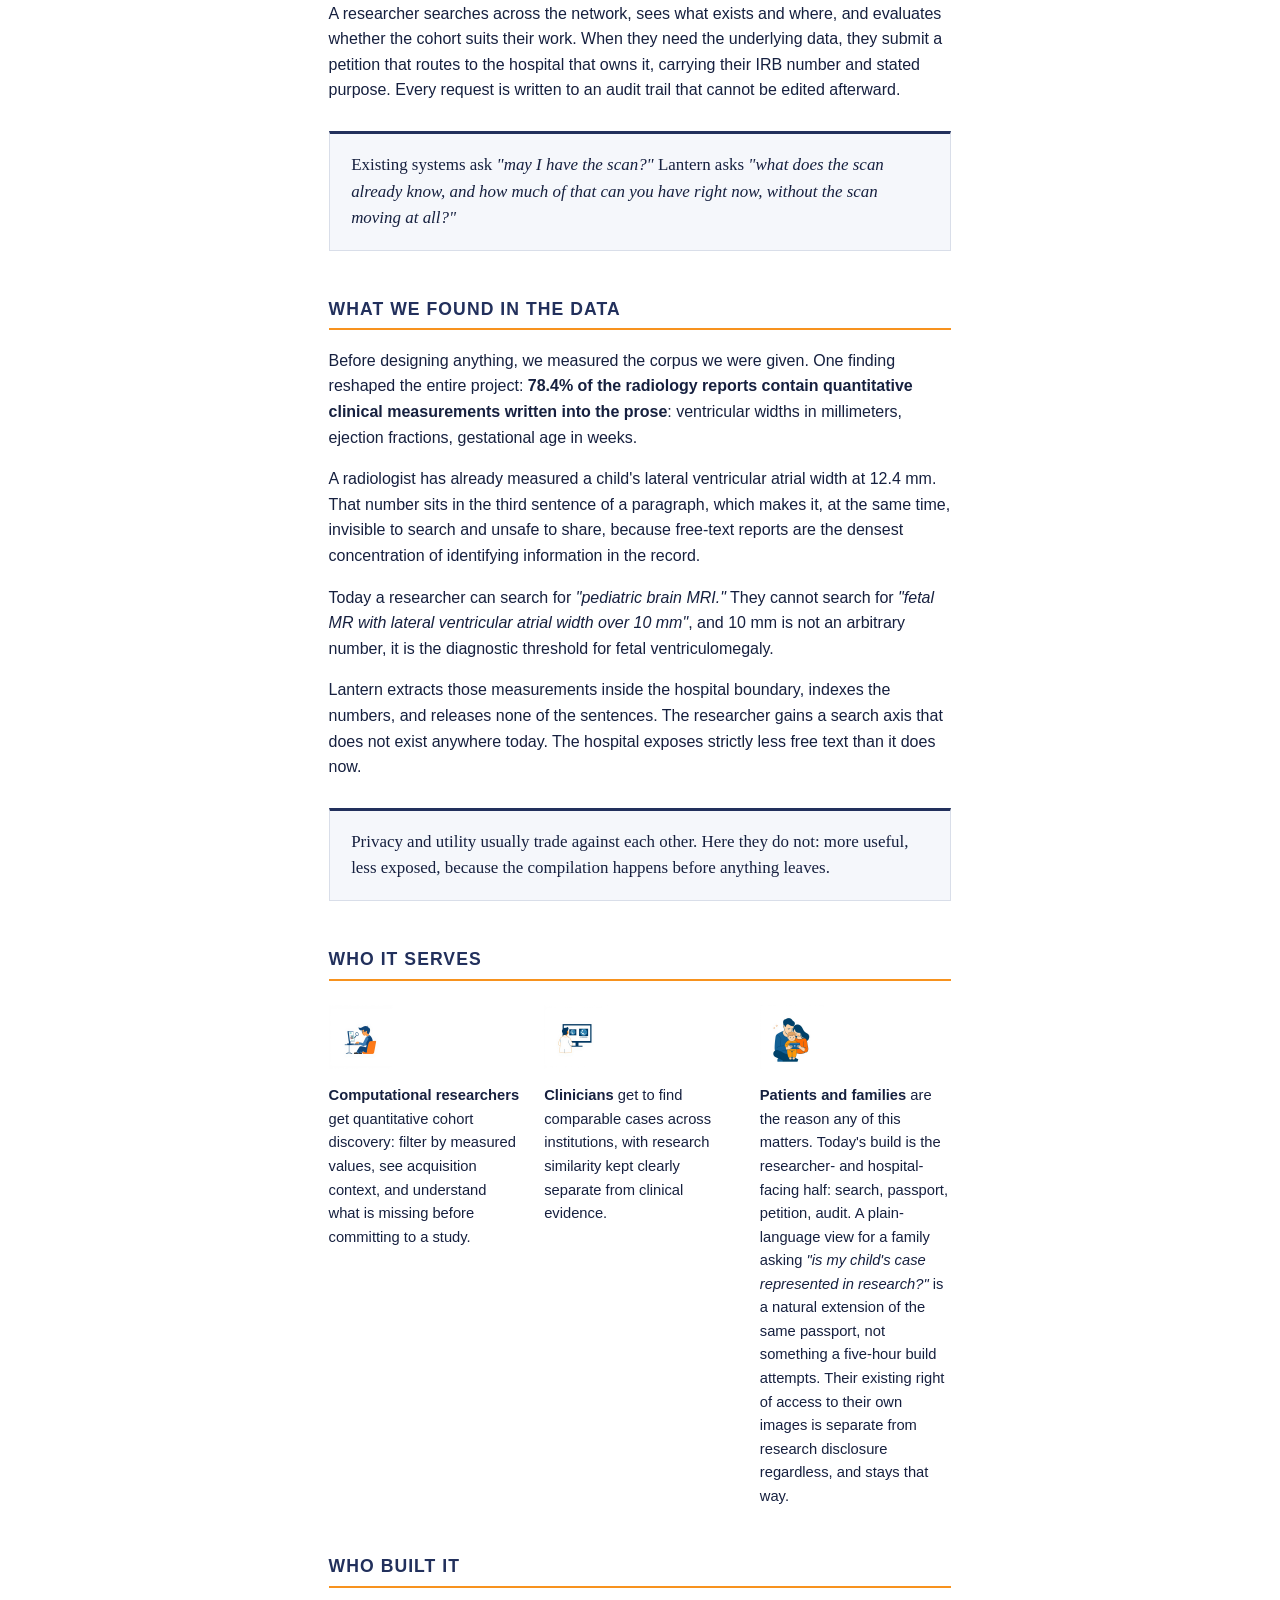
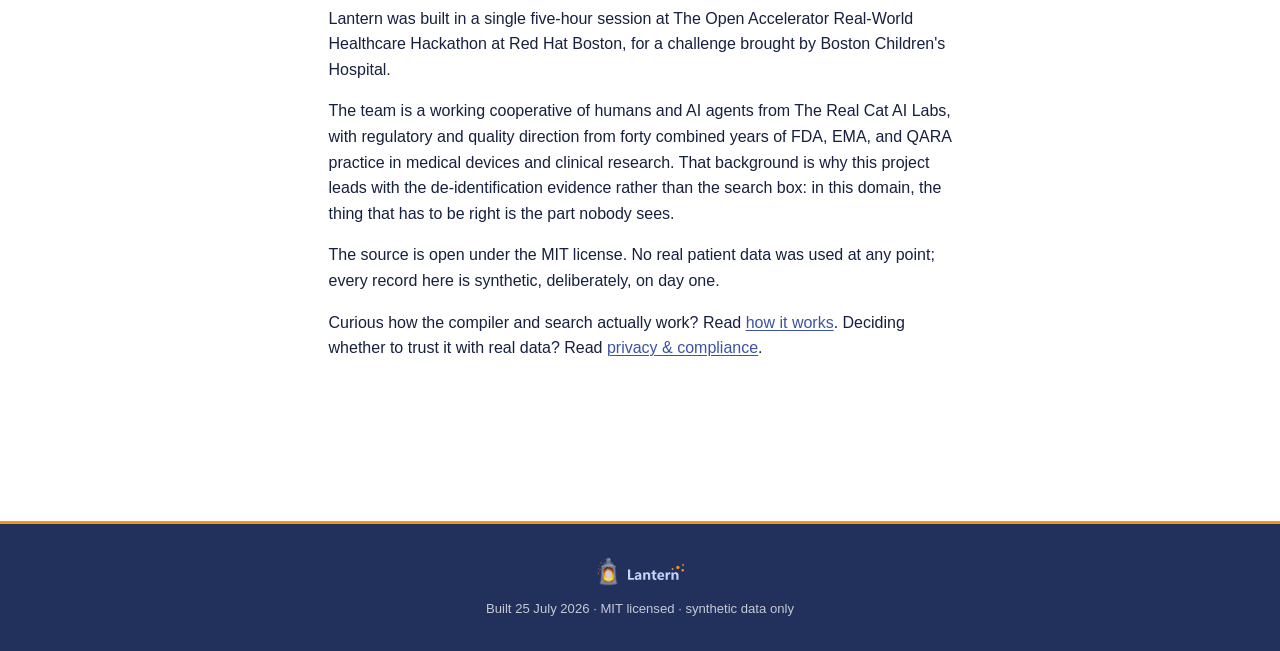
==== commit 142b6c72: "Fix the natural-language search, which accepted input and searched for nothing Pooja searched gliobl" ====
--- a/contrib/pooja/about.html
+++ b/contrib/pooja/about.html
@@ -3,7 +3,7 @@
 <head>
   <meta charset="utf-8">
   <meta name="viewport" content="width=device-width, initial-scale=1">
-  <title>About Â· Lantern</title>
+  <title>About · Lantern</title>
   <link rel="icon" type="image/svg+xml" href="assets/brand/favicon.svg">
   <meta name="theme-color" content="#22305c">
   <link rel="stylesheet" href="lantern.css">
@@ -161,7 +161,7 @@
 <footer>
   <div class="footer-inner">
     <a class="lockup" href="/"><img class="mark" src="assets/brand/lantern-icon-light.png" alt=""><img class="wordmark-svg" src="assets/brand/lantern-wordmark-light.svg" alt="Lantern"></a>
-    <div>Built 25 July 2026 Â· MIT licensed Â· synthetic data only</div>
+    <div>Built 25 July 2026 · MIT licensed · synthetic data only</div>
   </div>
 </footer>
 
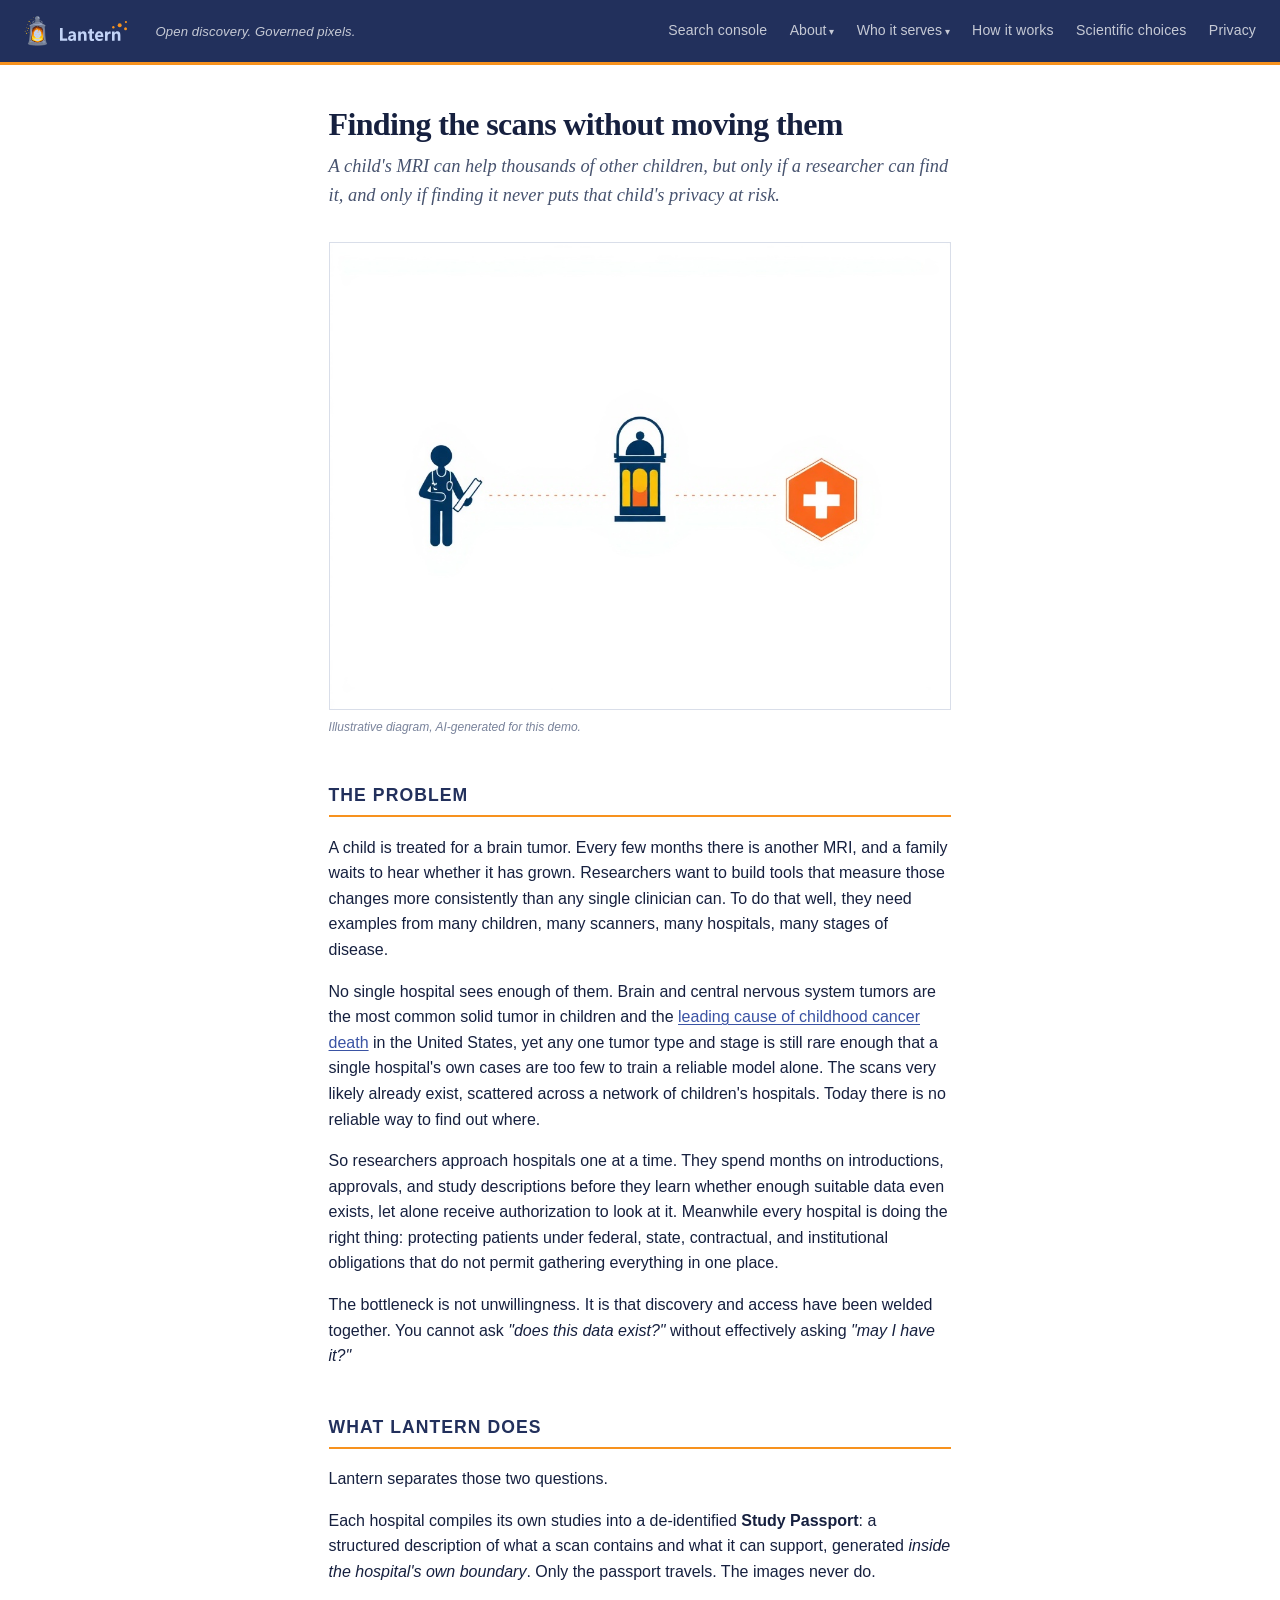
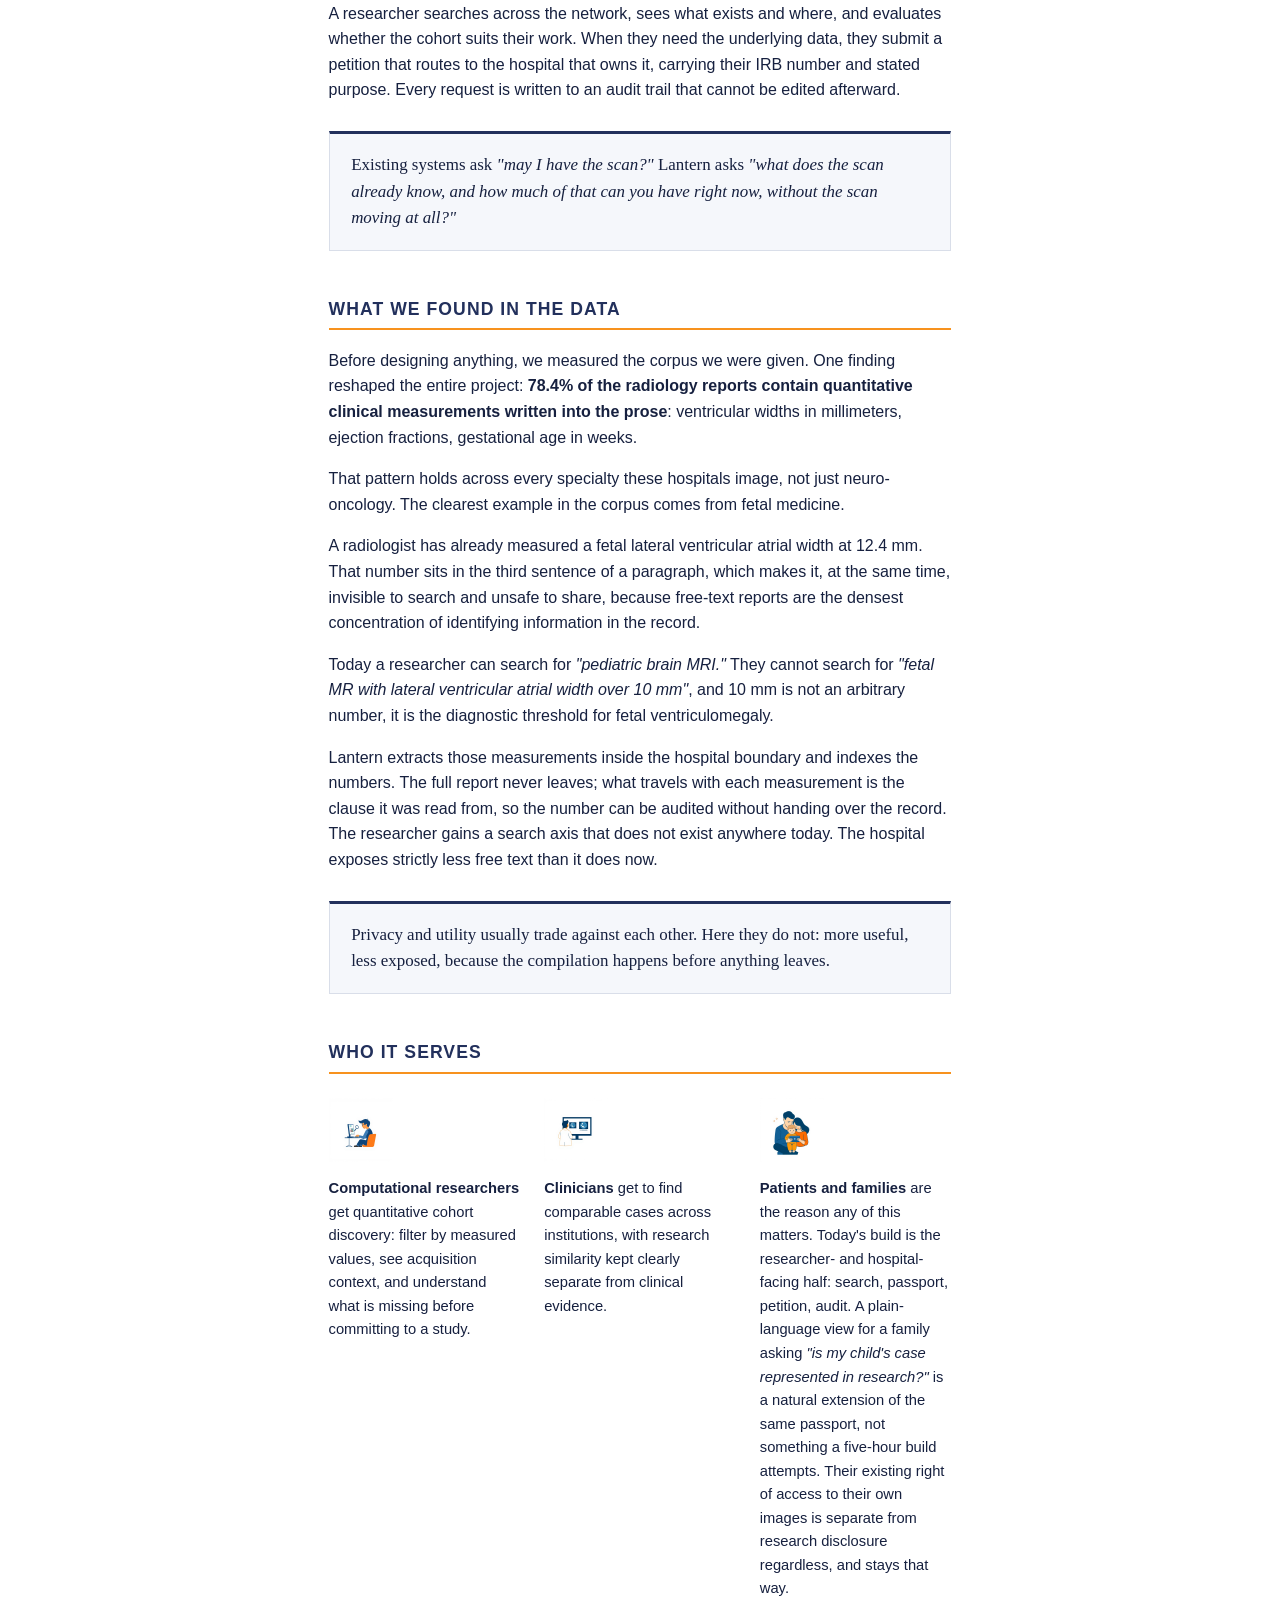
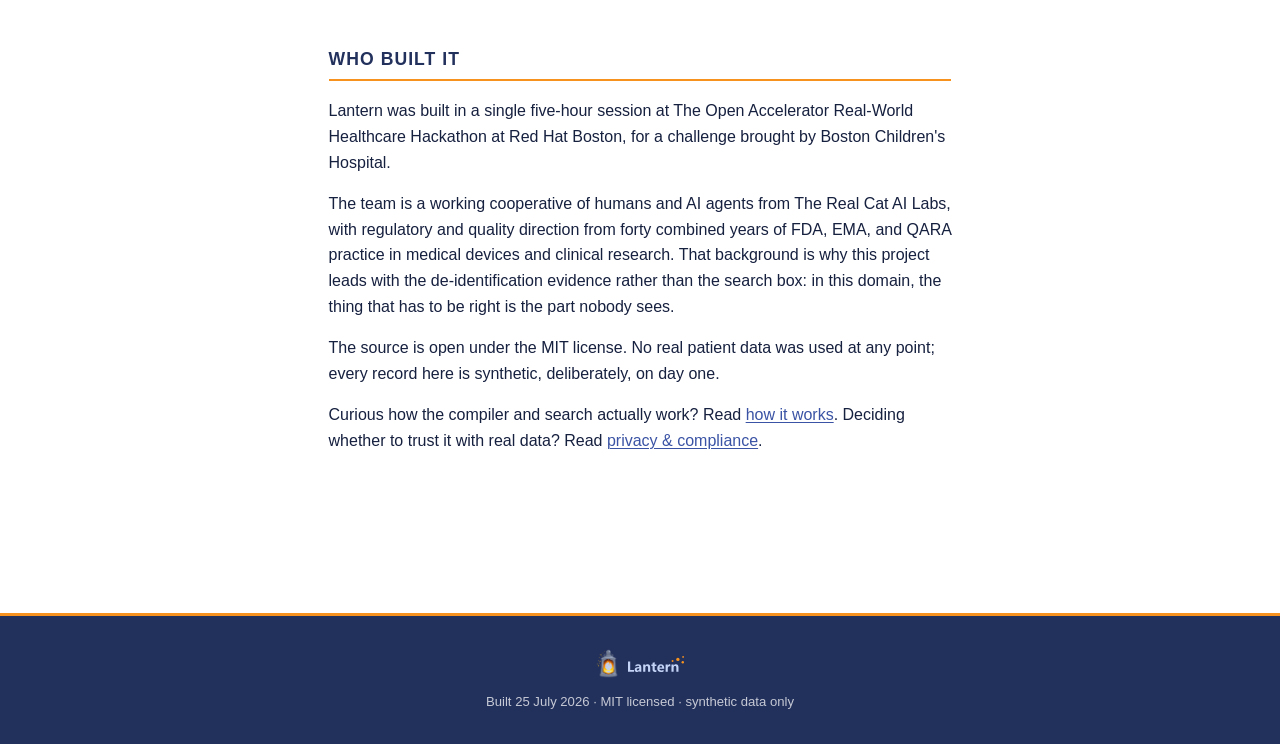
==== commit 1672c4e3: "Pooja's text refinements + fix the nav dropdown hover gap Regulatory precision (Pooja, QARA). privac" ====
--- a/contrib/pooja/about.html
+++ b/contrib/pooja/about.html
@@ -96,7 +96,10 @@
   into the prose</strong>: ventricular widths in millimeters, ejection fractions, gestational age in
   weeks.</p>
 
-  <p>A radiologist has already measured a child's lateral ventricular atrial width at 12.4 mm. That
+  <p>That pattern holds across every specialty these hospitals image, not just neuro-oncology. The
+  clearest example in the corpus comes from fetal medicine.</p>
+
+  <p>A radiologist has already measured a fetal lateral ventricular atrial width at 12.4 mm. That
   number sits in the third sentence of a paragraph, which makes it, at the same time, invisible to
   search and unsafe to share, because free-text reports are the densest concentration of identifying
   information in the record.</p>
@@ -105,9 +108,10 @@
   <em>"fetal MR with lateral ventricular atrial width over 10 mm"</em>, and 10 mm is not an
   arbitrary number, it is the diagnostic threshold for fetal ventriculomegaly.</p>
 
-  <p>Lantern extracts those measurements inside the hospital boundary, indexes the numbers, and
-  releases none of the sentences. The researcher gains a search axis that does not exist anywhere
-  today. The hospital exposes strictly less free text than it does now.</p>
+  <p>Lantern extracts those measurements inside the hospital boundary and indexes the numbers. The
+  full report never leaves; what travels with each measurement is the clause it was read from, so the
+  number can be audited without handing over the record. The researcher gains a search axis that does
+  not exist anywhere today. The hospital exposes strictly less free text than it does now.</p>
 
   <div class="callout">
     Privacy and utility usually trade against each other. Here they do not: more useful, less exposed,
--- a/contrib/pooja/lantern.css
+++ b/contrib/pooja/lantern.css
@@ -368,7 +368,27 @@
 /* --- nav dropdown: the audience pages live under one menu so the masthead
    stays calm. Hover on pointer devices, click-to-open via :focus-within for
    keyboards, because a regulator's browser is often a keyboard. ------------- */
-.nav .menu { position: relative; }
+.nav .menu { position: relative; display: inline-flex; align-items: center; }
+
+/* Hover bridge. The dropdown is offset 0.6rem below the button for looks, and that
+   gap was dead ground: the pointer left the button, was over neither button nor
+   panel, and the menu closed before you could reach it. The panel is a CHILD of
+   .menu, so hovering the panel already keeps it open -- only the crossing was
+   broken. This is a transparent strip spanning the gap, as wide as the panel, that
+   exists only while the menu is open. Nothing visual changes; the menu just stops
+   escaping. (Set --menu-gap and the offset below together if you retune the look.) */
+.nav .menu::after {
+  content: "";
+  position: absolute;
+  top: 100%;
+  left: 50%;
+  transform: translateX(-50%);
+  width: 16rem;
+  height: 0.75rem;
+  display: none;
+}
+.nav .menu:hover::after, .nav .menu:focus-within::after { display: block; }
+
 .nav .menu > button {
   font: inherit;
   font-size: 0.88rem;
@@ -429,6 +449,9 @@
 @media (max-width: 640px) {
   .nav .menu ul { position: static; transform: none; opacity: 1; visibility: visible;
                   box-shadow: none; border: 0; padding-left: 0.8rem; min-width: 0; }
+  /* The panel is inline here, so there is no gap to bridge and no hover to react
+     to on a touch screen. Retire the strip rather than leave it floating. */
+  .nav .menu::after { content: none; }
 }
 
 /* --- brand lockup: raster icon left, vector wordmark right. One definition,
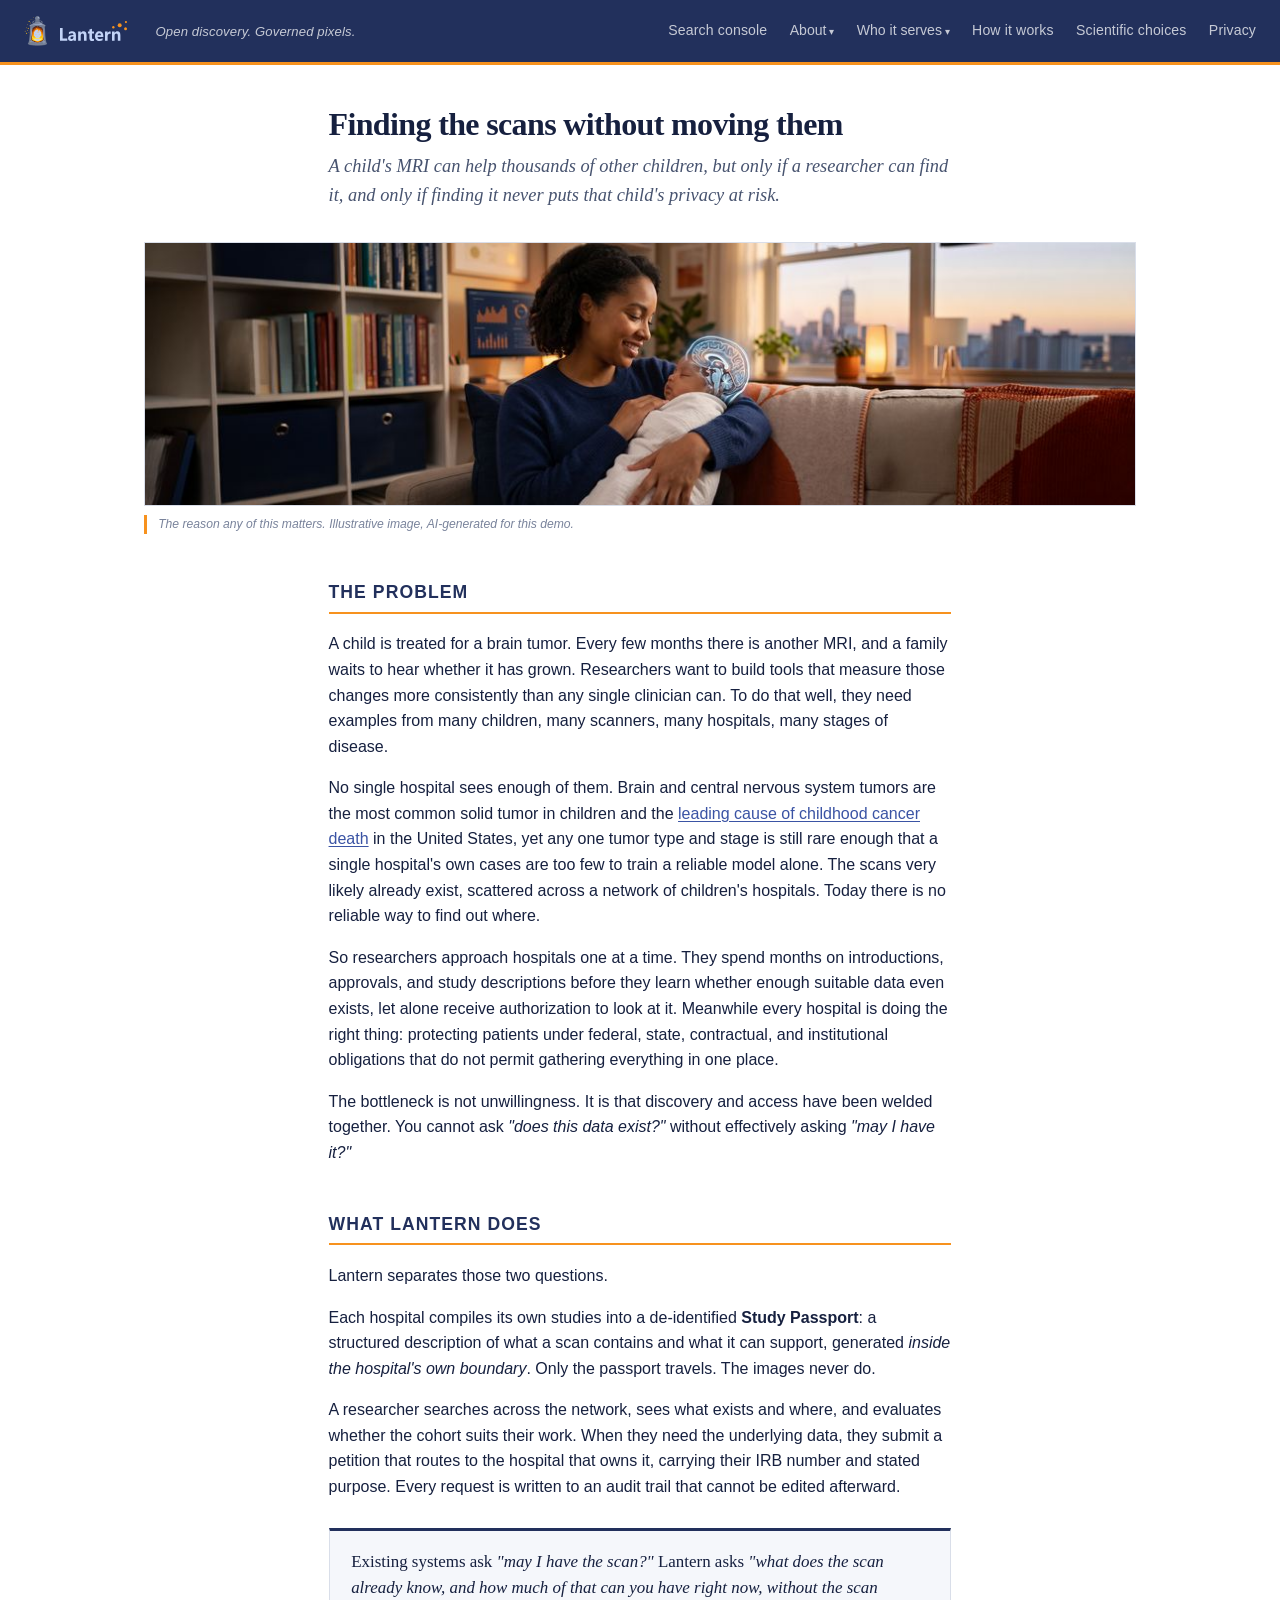
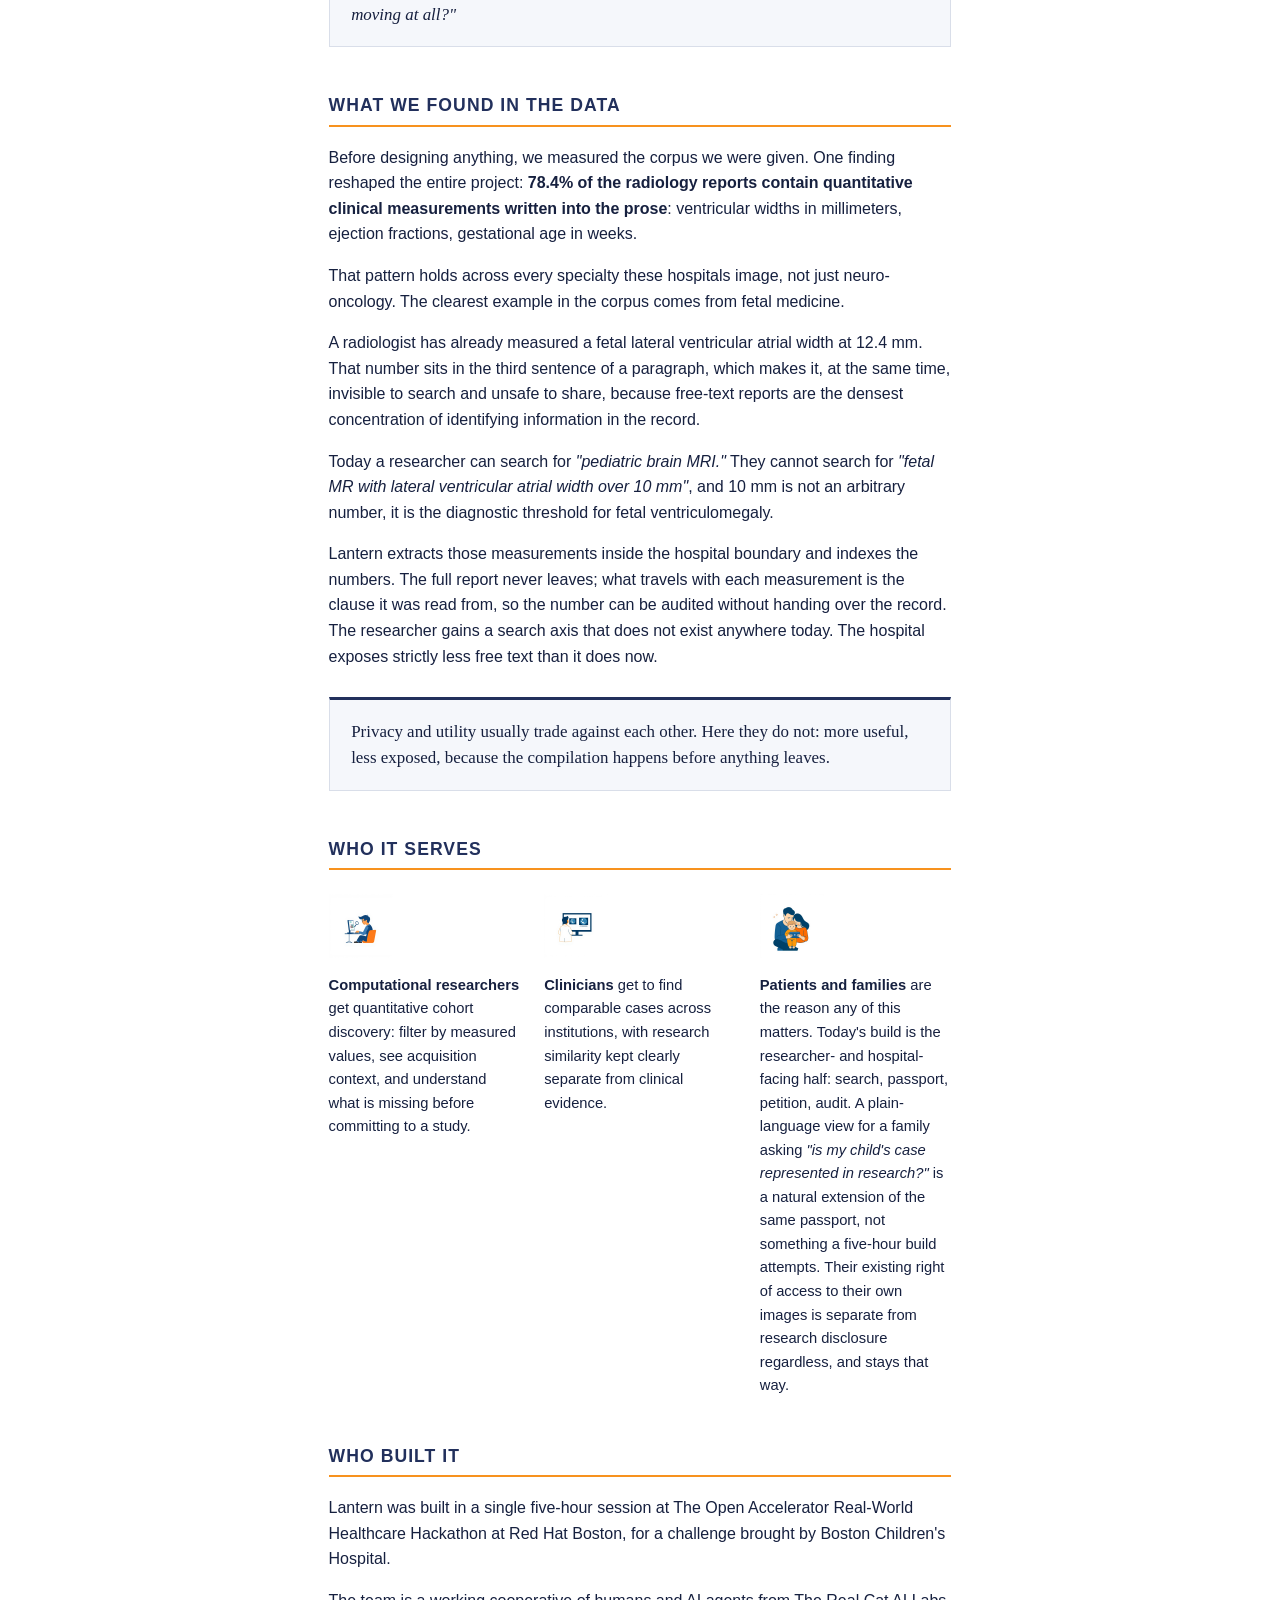
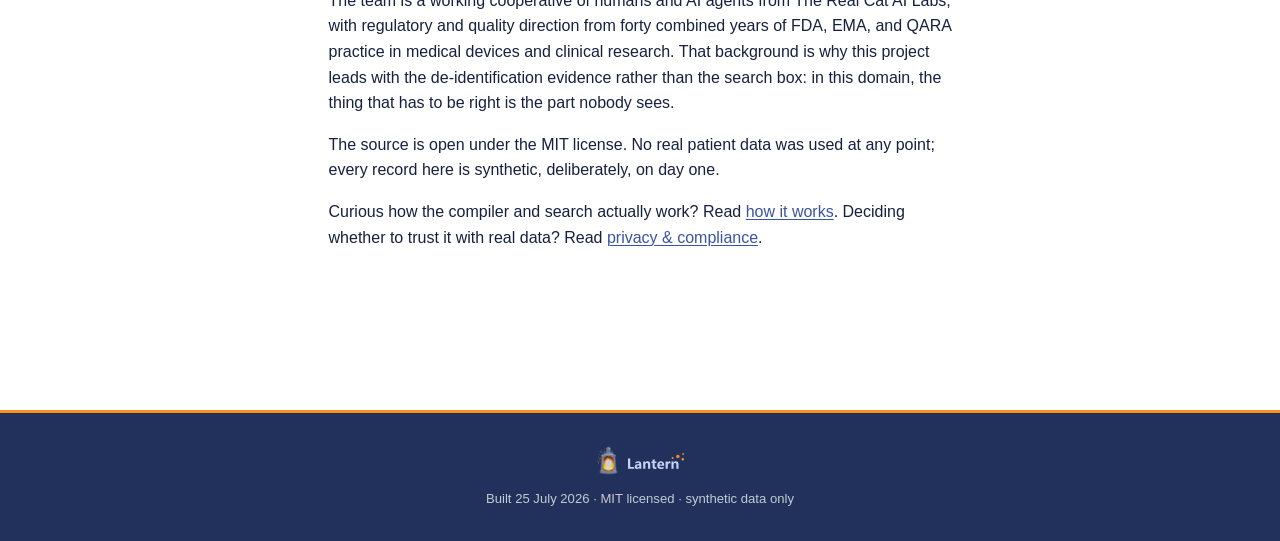
==== commit 68f29240: "Use the photographic hero on the About page Replaces the generated diagram at the top of About with " ====
--- a/contrib/pooja/about.html
+++ b/contrib/pooja/about.html
@@ -42,10 +42,13 @@
   can find it, and only if finding it never puts that child's privacy at risk.</p>
 
   <figure class="hero-image">
-    <img src="assets/images/hero-lantern-refined.png" loading="lazy"
-      alt="Diagram illustration: a researcher figure and a secure hospital data icon connected through a
-      central lantern icon by dotted lines, representing discovery without image transfer.">
-    <figcaption>Illustrative diagram, AI-generated for this demo.</figcaption>
+    <img src="assets/brand/hero.jpg"
+      srcset="assets/brand/hero-small.jpg 1000w, assets/brand/hero.jpg 2000w"
+      sizes="(max-width: 700px) 100vw, 900px"
+      width="2000" height="528"
+      alt="A mother holds her sleeping newborn at home, a cross-sectional brain image
+           rendered softly beside the child's head.">
+    <figcaption>The reason any of this matters. Illustrative image, AI-generated for this demo.</figcaption>
   </figure>
 
   <h2>The problem</h2>
--- a/contrib/pooja/lantern.css
+++ b/contrib/pooja/lantern.css
@@ -487,3 +487,20 @@
   gap: 0.1rem;
 }
 @media (max-width: 640px) { .masthead .lockup { font-size: 1rem; } }
+
+/* Hero: a full-bleed strip, not a card. The image is 3.8:1, so it reads as a
+   banner across the top of the page rather than an illustration inside it. */
+.hero-image { margin: 1.5rem 0 2.25rem; }
+.hero-image img {
+  width: 100%; height: auto; display: block;
+  border: 1px solid var(--rule); border-radius: 0;
+  background: var(--surface-alt);
+}
+.hero-image figcaption {
+  margin-top: 0.55rem; font-size: 0.76rem; color: var(--ink-faint);
+  border-left: 3px solid var(--orange); padding-left: 0.7rem;
+}
+@media (min-width: 1100px) {
+  /* let it breathe past the prose measure without going edge to edge */
+  .prose .hero-image { width: min(96vw, 62rem); margin-left: calc(50% - min(48vw, 31rem)); }
+}
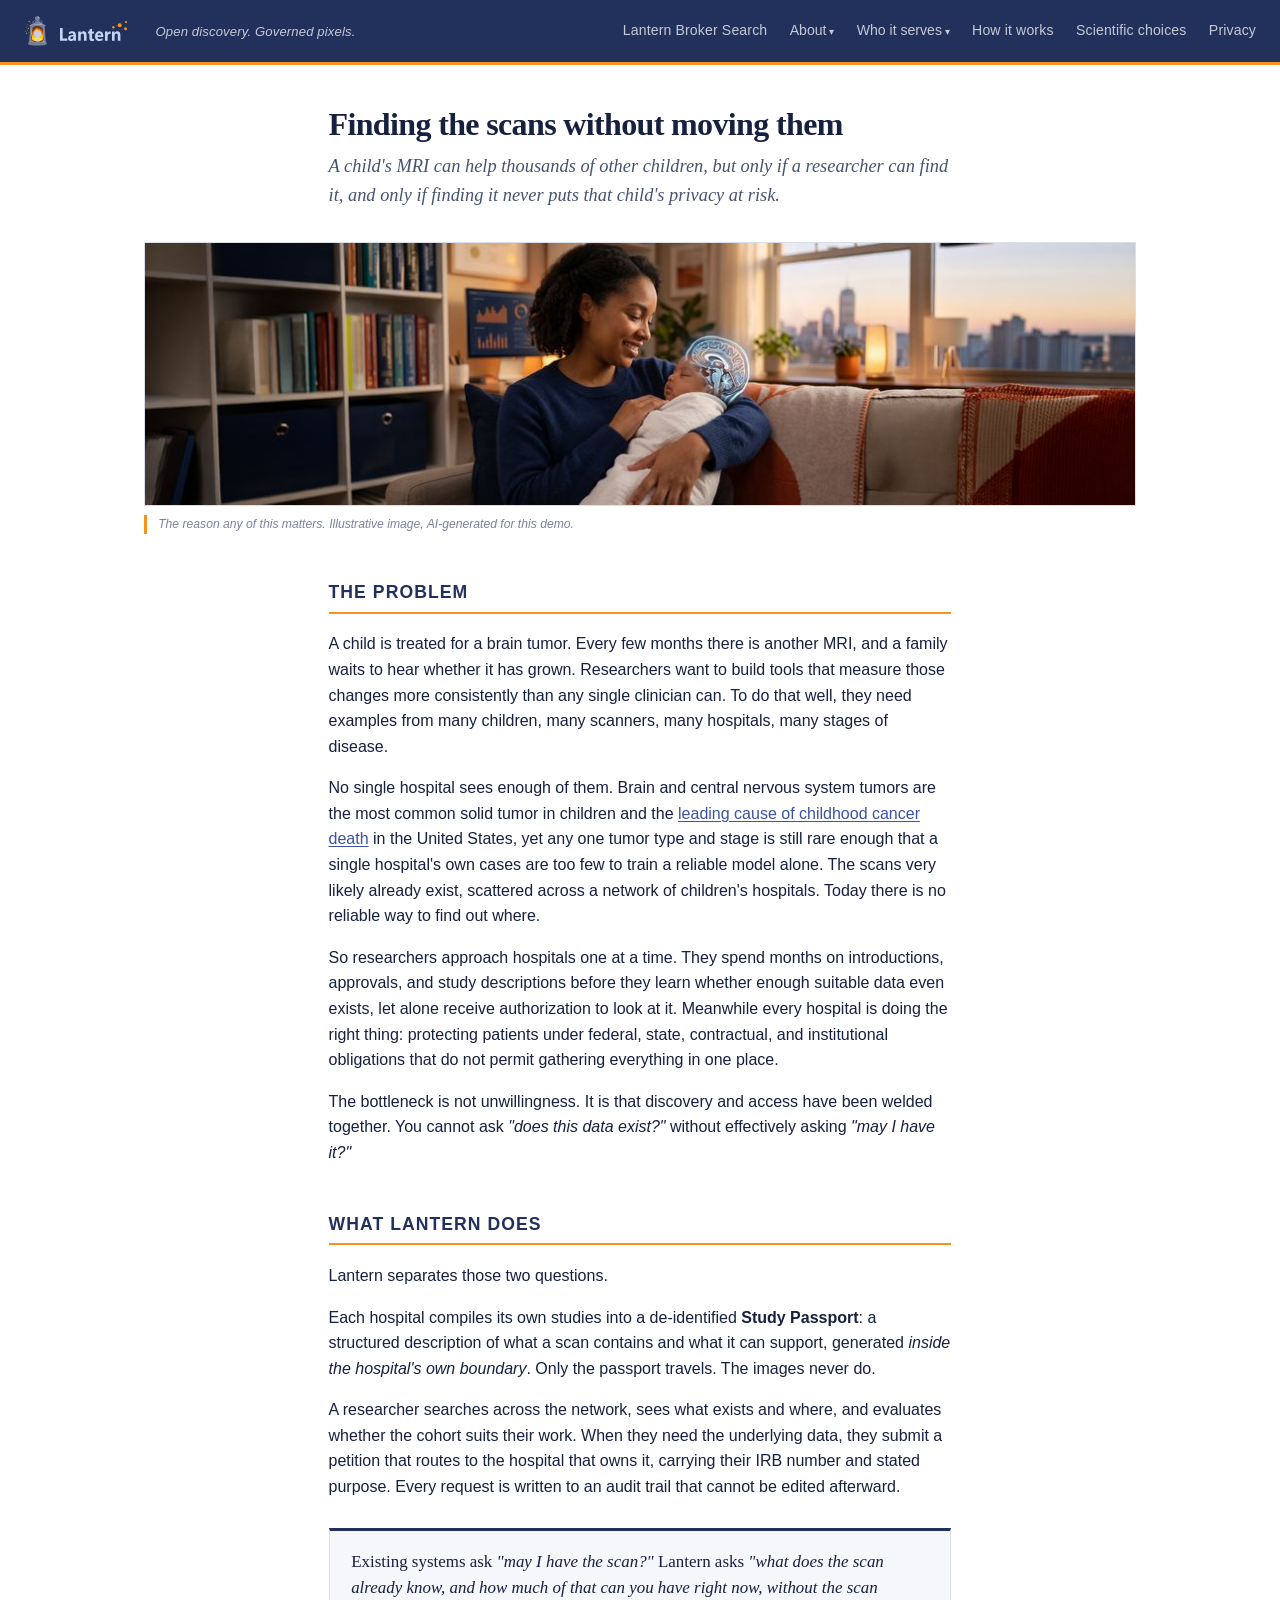
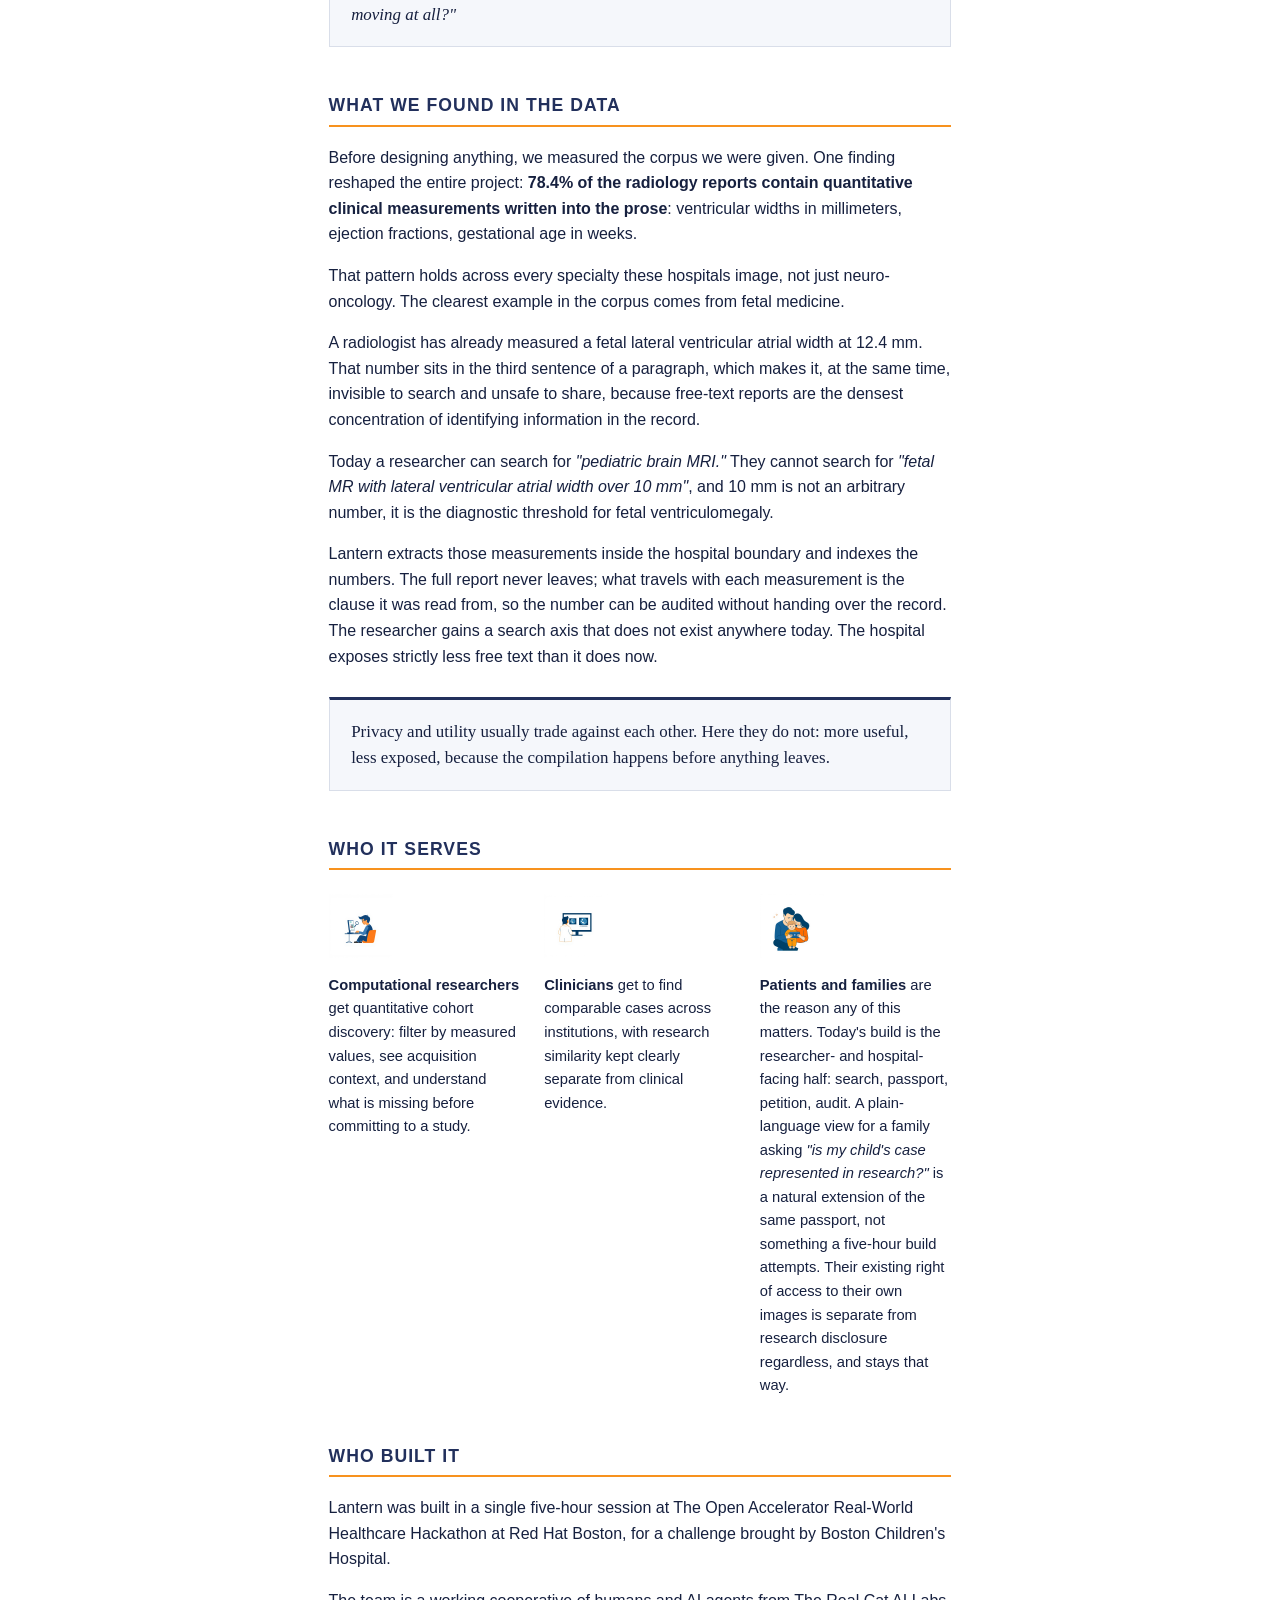
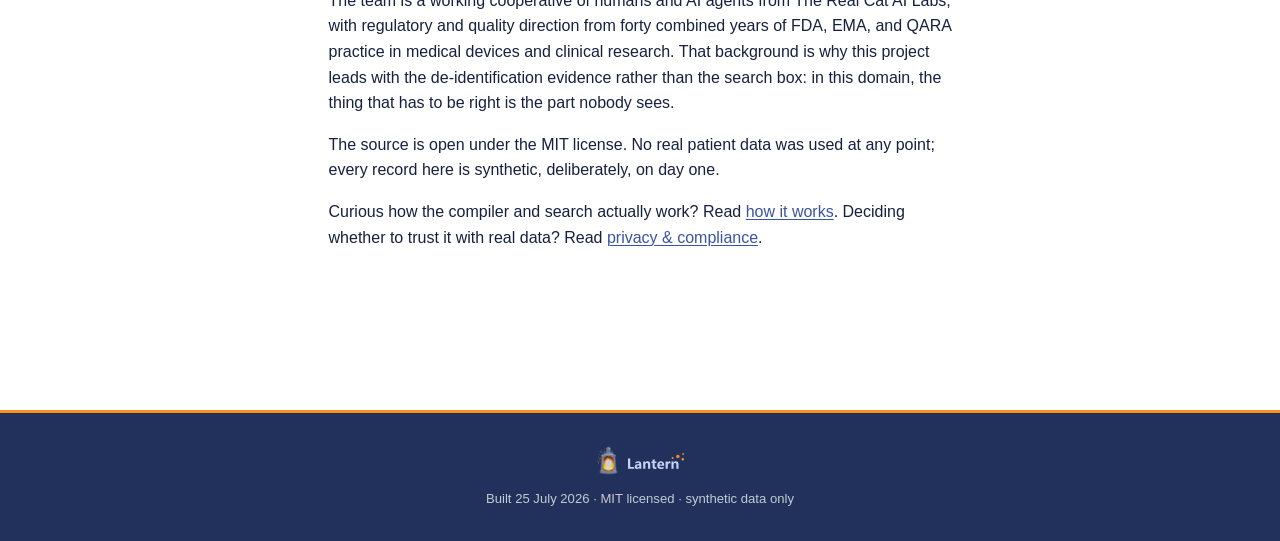
==== commit e1099d62: "Nav: rename 'Search console' to 'Lantern Broker Search' (brand) + repair UTF-8 Renames the console n" ====
--- a/contrib/pooja/about.html
+++ b/contrib/pooja/about.html
@@ -14,7 +14,7 @@
   <a class="wordmark lockup" href="/"><img class="mark" src="assets/brand/lantern-icon-light.png" alt=""><img class="wordmark-svg" src="assets/brand/lantern-wordmark-light.svg" alt="Lantern"></a>
   <span class="tagline">Open discovery. Governed pixels.</span>
   <nav class="nav">
-    <a href="/">Search console</a>
+    <a href="/">Lantern Broker Search</a>
     <span class="menu"><button type="button" aria-haspopup="true">About</button>
       <ul>
         <li><a href="about.html" aria-current="page">About Lantern<small>The problem, the approach, the team</small></a></li>
